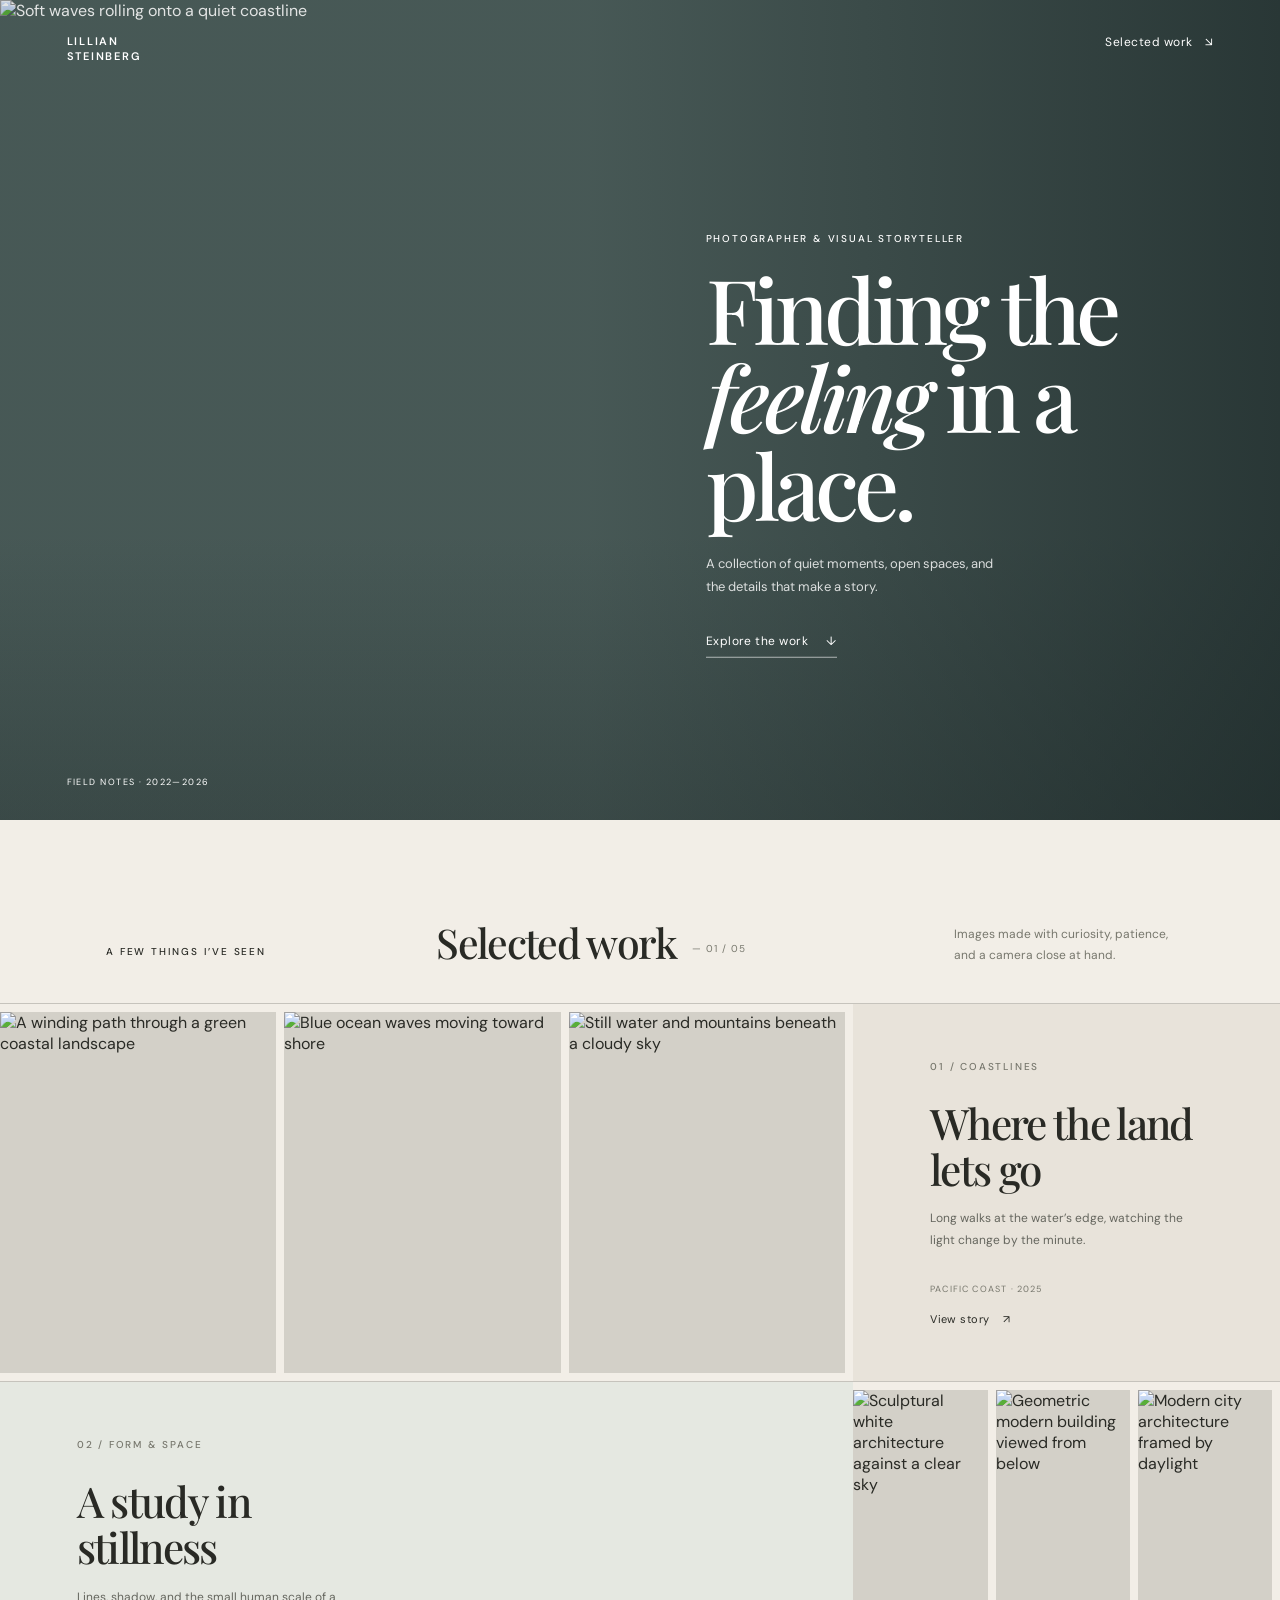
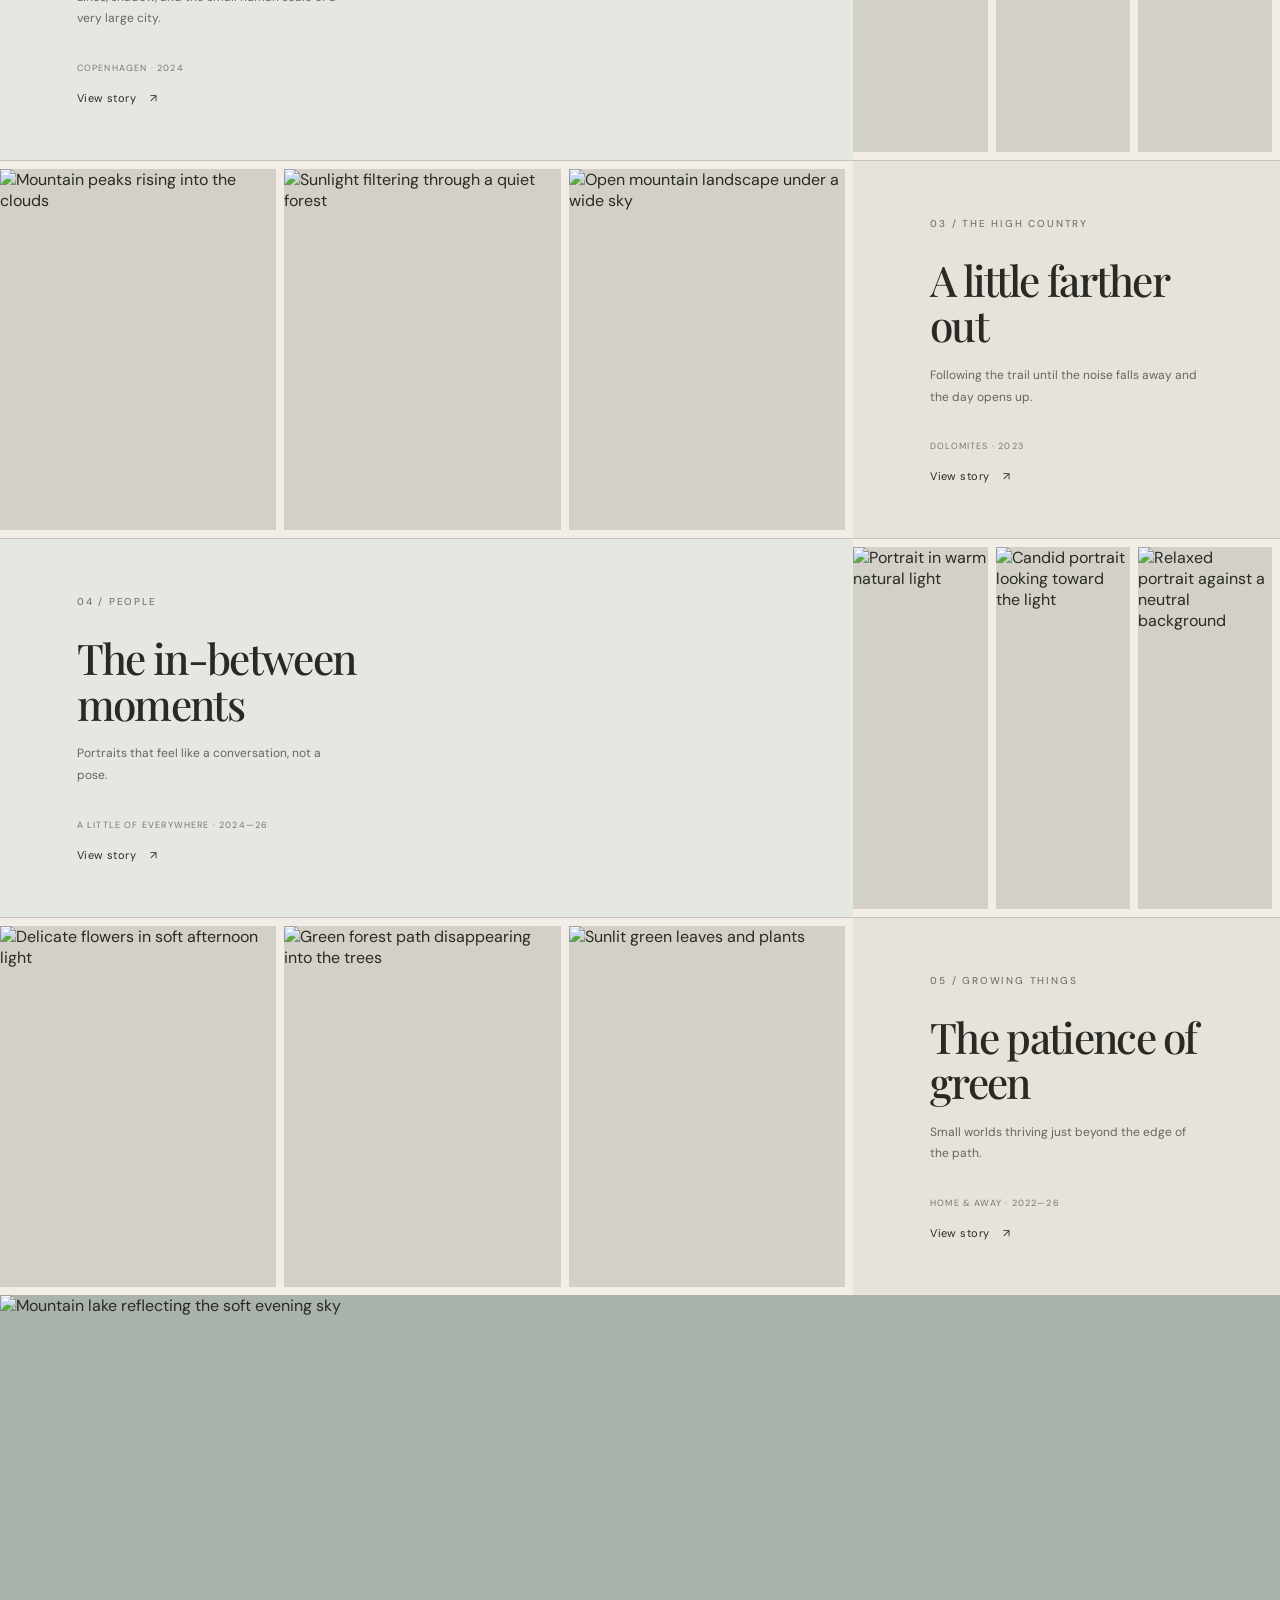
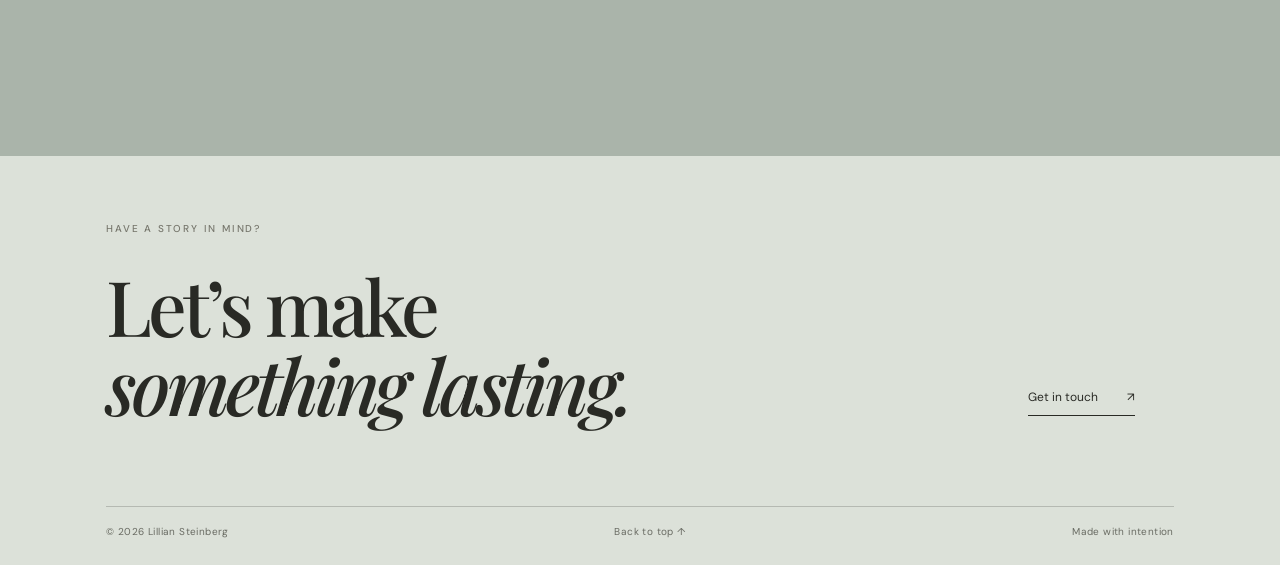
==== index.html @ 84c20700 "Add unique project pages with staggered image mosaics" ====
<!doctype html>
<html lang="en">
<head>
  <meta charset="utf-8">
  <meta name="viewport" content="width=device-width, initial-scale=1">
  <meta name="theme-color" content="#f2eee7">
  <meta name="description" content="A selection of Lillian Steinberg's photography and visual stories.">
  <title>Lillian Steinberg — Selected Work</title>
  <link rel="preconnect" href="https://images.unsplash.com">
  <link rel="stylesheet" href="styles.css">
</head>
<body>
  <header class="hero" id="top">
    <img class="hero-image" src="https://images.unsplash.com/photo-1500375592092-40eb2168fd21?auto=format&fit=crop&w=2400&q=85" alt="Soft waves rolling onto a quiet coastline">
    <div class="hero-shade" aria-hidden="true"></div>
    <nav class="site-nav" aria-label="Main navigation">
      <a class="wordmark" href="#top">LILLIAN<br>STEINBERG</a>
      <a class="nav-link" href="#work">Selected work <span aria-hidden="true">↘</span></a>
    </nav>
    <div class="hero-copy">
      <p class="eyebrow">Photographer &amp; visual storyteller</p>
      <h1>Finding the<br><em>feeling</em> in a place.</h1>
      <p class="hero-note">A collection of quiet moments, open spaces, and the details that make a story.</p>
      <a class="text-link" href="#work">Explore the work <span aria-hidden="true">↓</span></a>
    </div>
    <p class="hero-caption">FIELD NOTES · 2022—2026</p>
  </header>

  <main id="work">
    <section class="intro section-pad" aria-labelledby="work-heading">
      <p class="eyebrow">A few things I’ve seen</p>
      <h2 id="work-heading">Selected work <span>— 01 / 05</span></h2>
      <p class="intro-aside">Images made with curiosity, patience, and a camera close at hand.</p>
    </section>

    <section class="story story-one" aria-labelledby="story-one-title">
      <div class="photo-grid" aria-label="Coastal landscape photographs">
        <img src="https://images.unsplash.com/photo-1473116763249-2faaef81ccda?auto=format&fit=crop&w=700&q=80" alt="A winding path through a green coastal landscape" loading="lazy">
        <img src="https://images.unsplash.com/photo-1518837695005-2083093ee35b?auto=format&fit=crop&w=700&q=80" alt="Blue ocean waves moving toward shore" loading="lazy">
        <img src="https://images.unsplash.com/photo-1470770841072-f978cf4d019e?auto=format&fit=crop&w=700&q=80" alt="Still water and mountains beneath a cloudy sky" loading="lazy">
      </div>
      <a class="story-copy story-link" href="work-01.html" aria-label="Explore Where the land lets go">
        <p class="eyebrow">01 / Coastlines</p>
        <h3 id="story-one-title">Where the land lets go</h3>
        <p>Long walks at the water’s edge, watching the light change by the minute.</p>
        <span class="story-meta">PACIFIC COAST · 2025</span>
        <span class="story-cta">View story <span aria-hidden="true">↗</span></span>
      </a>
    </section>

    <section class="story story-reverse" aria-labelledby="story-two-title">
      <div class="photo-grid" aria-label="Architectural photographs">
        <img src="https://images.unsplash.com/photo-1487958449943-2429e8be8625?auto=format&fit=crop&w=700&q=80" alt="Sculptural white architecture against a clear sky" loading="lazy">
        <img src="https://images.unsplash.com/photo-1511818966892-d7d671e672a2?auto=format&fit=crop&w=700&q=80" alt="Geometric modern building viewed from below" loading="lazy">
        <img src="https://images.unsplash.com/photo-1518005020951-eccb494ad742?auto=format&fit=crop&w=700&q=80" alt="Modern city architecture framed by daylight" loading="lazy">
      </div>
      <a class="story-copy story-link" href="work-02.html" aria-label="Explore A study in stillness">
        <p class="eyebrow">02 / Form &amp; space</p>
        <h3 id="story-two-title">A study in stillness</h3>
        <p>Lines, shadow, and the small human scale of a very large city.</p>
        <span class="story-meta">COPENHAGEN · 2024</span>
        <span class="story-cta">View story <span aria-hidden="true">↗</span></span>
      </a>
    </section>

    <section class="story" aria-labelledby="story-three-title">
      <div class="photo-grid" aria-label="Mountain and forest photographs">
        <img src="https://images.unsplash.com/photo-1464822759023-fed622ff2c3b?auto=format&fit=crop&w=700&q=80" alt="Mountain peaks rising into the clouds" loading="lazy">
        <img src="https://images.unsplash.com/photo-1448375240586-882707db888b?auto=format&fit=crop&w=700&q=80" alt="Sunlight filtering through a quiet forest" loading="lazy">
        <img src="https://images.unsplash.com/photo-1500530855697-b586d89ba3ee?auto=format&fit=crop&w=700&q=80" alt="Open mountain landscape under a wide sky" loading="lazy">
      </div>
      <a class="story-copy story-link" href="work-03.html" aria-label="Explore A little farther out">
        <p class="eyebrow">03 / The high country</p>
        <h3 id="story-three-title">A little farther out</h3>
        <p>Following the trail until the noise falls away and the day opens up.</p>
        <span class="story-meta">DOLOMITES · 2023</span>
        <span class="story-cta">View story <span aria-hidden="true">↗</span></span>
      </a>
    </section>

    <section class="story story-reverse" aria-labelledby="story-four-title">
      <div class="photo-grid" aria-label="Portrait and everyday-life photographs">
        <img src="https://images.unsplash.com/photo-1534528741775-53994a69daeb?auto=format&fit=crop&w=700&q=80" alt="Portrait in warm natural light" loading="lazy">
        <img src="https://images.unsplash.com/photo-1524504388940-b1c1722653e1?auto=format&fit=crop&w=700&q=80" alt="Candid portrait looking toward the light" loading="lazy">
        <img src="https://images.unsplash.com/photo-1506794778202-cad84cf45f1d?auto=format&fit=crop&w=700&q=80" alt="Relaxed portrait against a neutral background" loading="lazy">
      </div>
      <a class="story-copy story-link" href="work-04.html" aria-label="Explore The in-between moments">
        <p class="eyebrow">04 / People</p>
        <h3 id="story-four-title">The in-between moments</h3>
        <p>Portraits that feel like a conversation, not a pose.</p>
        <span class="story-meta">A LITTLE OF EVERYWHERE · 2024—26</span>
        <span class="story-cta">View story <span aria-hidden="true">↗</span></span>
      </a>
    </section>

    <section class="story" aria-labelledby="story-five-title">
      <div class="photo-grid" aria-label="Botanical and garden photographs">
        <img src="https://images.unsplash.com/photo-1490750967868-88aa4486c946?auto=format&fit=crop&w=700&q=80" alt="Delicate flowers in soft afternoon light" loading="lazy">
        <img src="https://images.unsplash.com/photo-1441974231531-c6227db76b6e?auto=format&fit=crop&w=700&q=80" alt="Green forest path disappearing into the trees" loading="lazy">
        <img src="https://images.unsplash.com/photo-1497250681960-ef046c08a56e?auto=format&fit=crop&w=700&q=80" alt="Sunlit green leaves and plants" loading="lazy">
      </div>
      <a class="story-copy story-link" href="work-05.html" aria-label="Explore The patience of green">
        <p class="eyebrow">05 / Growing things</p>
        <h3 id="story-five-title">The patience of green</h3>
        <p>Small worlds thriving just beyond the edge of the path.</p>
        <span class="story-meta">HOME &amp; AWAY · 2022—26</span>
        <span class="story-cta">View story <span aria-hidden="true">↗</span></span>
      </a>
    </section>
  </main>

  <footer class="site-footer section-pad" id="contact">
    <div class="footer-image">
      <img src="https://images.unsplash.com/photo-1470770841072-f978cf4d019e?auto=format&fit=crop&w=2400&q=85" alt="Mountain lake reflecting the soft evening sky" loading="lazy">
    </div>
    <p class="eyebrow">Have a story in mind?</p>
    <div class="footer-main">
      <h2>Let’s make<br><em>something lasting.</em></h2>
      <a class="contact-link" href="mailto:hello@lilliansteinberg.com">Get in touch <span aria-hidden="true">↗</span></a>
    </div>
    <div class="footer-bottom"><span>© 2026 Lillian Steinberg</span><a href="#top">Back to top ↑</a><span>Made with intention</span></div>
  </footer>
</body>
</html>
---- styles.css ----
@import url('https://fonts.googleapis.com/css2?family=DM+Sans:wght@400;500;600&family=Playfair+Display:ital,wght@0,500;0,600;1,500;1,600&display=swap');

:root {
  color-scheme: light;
  --paper: #f2eee7;
  --ink: #292a25;
  --muted: #77776d;
  --line: rgba(41, 42, 37, .22);
  --serif: 'Playfair Display', Georgia, serif;
  --sans: 'DM Sans', Arial, sans-serif;
}

* { box-sizing: border-box; }
html { scroll-behavior: smooth; }
body { margin: 0; background: var(--paper); color: var(--ink); font-family: var(--sans); }
a { color: inherit; }

.hero {
  position: relative;
  min-height: min(820px, 100svh);
  height: 760px;
  max-height: 100svh;
  overflow: hidden;
  color: #fff;
  background: #4e605d;
}
.hero-image, .hero-shade { position: absolute; inset: 0; width: 100%; height: 100%; }
.hero-image { object-fit: cover; object-position: center 54%; }
.hero-shade { background: linear-gradient(90deg, rgba(20, 32, 32, .12) 15%, rgba(20, 32, 32, .12) 46%, rgba(20, 32, 32, .64) 100%), linear-gradient(0deg, rgba(15, 23, 23, .24), transparent 35%); }
.site-nav { position: absolute; top: 0; left: 0; right: 0; z-index: 1; display: flex; align-items: flex-start; justify-content: space-between; padding: 34px 5.2vw; }
.wordmark { font-size: 11px; line-height: 1.35; letter-spacing: .16em; font-weight: 600; text-decoration: none; }
.nav-link, .text-link { font-size: 12px; letter-spacing: .04em; text-decoration: none; }
.nav-link span { margin-left: 9px; }
.hero-copy { position: absolute; z-index: 1; top: 50%; right: 10.5%; width: min(440px, 38%); transform: translateY(-42%); }
.eyebrow { margin: 0 0 18px; font-size: 10px; font-weight: 500; letter-spacing: .18em; line-height: 1.5; text-transform: uppercase; }
.hero h1 { margin: 0; font: 500 clamp(54px, 7vw, 94px)/.98 var(--serif); letter-spacing: -.055em; }
.hero h1 em, .footer-main em { font-weight: 500; }
.hero-note { max-width: 290px; margin: 26px 0 30px; color: rgba(255,255,255,.82); font-size: 13px; line-height: 1.75; }
.text-link { display: inline-flex; gap: 18px; align-items: center; padding-bottom: 8px; border-bottom: 1px solid rgba(255,255,255,.6); }
.hero-caption { position: absolute; bottom: 32px; left: 5.2vw; margin: 0; font-size: 9px; letter-spacing: .16em; }
.section-pad { padding-right: 8.3vw; padding-left: 8.3vw; }
.intro { display: grid; grid-template-columns: 1fr 1.35fr 1fr; align-items: end; gap: 28px; padding-top: 100px; padding-bottom: 38px; }
.intro .eyebrow { margin-bottom: 6px; }
.intro h2 { margin: 0; font: 500 clamp(30px, 3.2vw, 44px)/1.1 var(--serif); letter-spacing: -.04em; }
.intro h2 span { display: inline-block; margin-left: 8px; color: var(--muted); font: 10px var(--sans); letter-spacing: .1em; vertical-align: middle; }
.intro-aside { max-width: 220px; justify-self: end; margin: 0; color: var(--muted); font-size: 12px; line-height: 1.7; }
.story { display: grid; grid-template-columns: 2fr 1fr; min-height: 370px; border-top: 1px solid var(--line); }
.story-reverse .photo-grid { order: 2; }
.story-reverse .story-copy { order: 1; }
.photo-grid { display: grid; grid-template-columns: repeat(3, minmax(0, 1fr)); gap: 8px; min-height: 370px; padding: 8px 8px 8px 0; }
.photo-grid img { display: block; width: 100%; height: 100%; min-height: 354px; object-fit: cover; background: #d3d0c8; }
.story-copy { display: flex; flex-direction: column; justify-content: center; align-items: flex-start; padding: 55px clamp(28px, 6vw, 92px); background: #e8e3da; }
.story-reverse .story-copy { background: #e5e8e1; }
.story-link { color: inherit; text-decoration: none; transition: background-color .2s ease; }
.story-link:hover { background-color: #ded8ce; }
.story-reverse .story-link:hover { background-color: #d9dfd6; }
.story-link:focus-visible { outline: 2px solid var(--ink); outline-offset: -6px; }
.story-copy .eyebrow { color: var(--muted); margin-bottom: 26px; }
.story-copy h3 { max-width: 320px; margin: 0 0 17px; font: 500 clamp(28px, 3.3vw, 44px)/1.08 var(--serif); letter-spacing: -.04em; }
.story-copy > p:not(.eyebrow) { max-width: 275px; margin: 0; color: #65665e; font-size: 12px; line-height: 1.8; }
.story-meta { margin-top: 32px; color: var(--muted); font-size: 9px; letter-spacing: .13em; }
.story-cta { margin-top: 17px; font-size: 11px; letter-spacing: .04em; }
.story-cta span { margin-left: 10px; }
.site-footer { padding-top: 105px; padding-bottom: 27px; background: #dce1d9; }
.footer-image { width: calc(100% + 16.6vw); height: clamp(220px, 36vw, 490px); margin: -105px -8.3vw 65px; overflow: hidden; background: #aab4aa; }
.footer-image img { display: block; width: 100%; height: 100%; object-fit: cover; object-position: center 57%; }
.site-footer .eyebrow { color: var(--muted); }
.footer-main { display: flex; align-items: end; justify-content: space-between; padding: 12px 0 82px; }
.footer-main h2 { margin: 0; font: 500 clamp(42px, 6vw, 78px)/1.03 var(--serif); letter-spacing: -.055em; }
.contact-link { margin: 0 3vw 8px 30px; padding-bottom: 10px; border-bottom: 1px solid var(--ink); font-size: 12px; text-decoration: none; white-space: nowrap; }
.contact-link span { margin-left: 26px; }
.footer-bottom { display: flex; justify-content: space-between; gap: 20px; padding-top: 18px; border-top: 1px solid var(--line); color: #686a62; font-size: 10px; letter-spacing: .04em; }
.footer-bottom a { text-decoration: none; }

@media (min-width: 1500px) {
  .story { min-height: 440px; }
  .photo-grid { min-height: 440px; }
  .photo-grid img { min-height: 424px; }
}
@media (max-width: 760px) {
  .hero { height: 720px; min-height: 620px; }
  .hero-image { object-position: 43% center; }
  .hero-shade { background: linear-gradient(90deg, rgba(20,32,32,.18), rgba(20,32,32,.56)), linear-gradient(0deg, rgba(15,23,23,.32), transparent 55%); }
  .site-nav { padding: 25px 6vw; }
  .hero-copy { right: 7%; width: 78%; top: 54%; }
  .hero h1 { font-size: clamp(58px, 13vw, 82px); }
  .hero-caption { left: 6vw; bottom: 24px; }
  .section-pad { padding-right: 6vw; padding-left: 6vw; }
  .intro { grid-template-columns: 1fr auto; gap: 12px; padding-top: 70px; padding-bottom: 25px; }
  .intro .eyebrow { grid-column: 1 / -1; }
  .intro h2 span { display: block; margin: 9px 0 0; }
  .intro-aside { max-width: 155px; font-size: 11px; }
  .story { grid-template-columns: 1fr; min-height: 0; }
  .story .photo-grid, .story-reverse .photo-grid { order: 1; min-height: 0; padding: 7px; }
  .story .story-copy, .story-reverse .story-copy { order: 2; min-height: 245px; padding: 35px 8vw 38px; }
  .photo-grid { gap: 5px; }
  .photo-grid img { height: clamp(150px, 42vw, 260px); min-height: 0; }
  .story-copy .eyebrow { margin-bottom: 14px; }
  .story-copy h3 { font-size: 36px; }
  .story-meta { margin-top: 22px; }
  .site-footer { padding-top: 72px; }
  .footer-image { width: calc(100% + 12vw); height: clamp(190px, 58vw, 330px); margin: -72px -6vw 45px; }
  .footer-main { align-items: flex-start; flex-direction: column; gap: 35px; padding-bottom: 58px; }
  .contact-link { margin: 0; }
}
@media (max-width: 420px) {
  .intro { grid-template-columns: 1fr; }
  .intro-aside { justify-self: start; max-width: 230px; }
  .photo-grid { grid-template-columns: repeat(3, minmax(0, 1fr)); }
  .photo-grid img { height: 39vw; }
  .footer-bottom { flex-wrap: wrap; }
  .footer-bottom span:last-child { display: none; }
}
@media (prefers-reduced-motion: reduce) {
  html { scroll-behavior: auto; }
  .story-link { transition: none; }
}
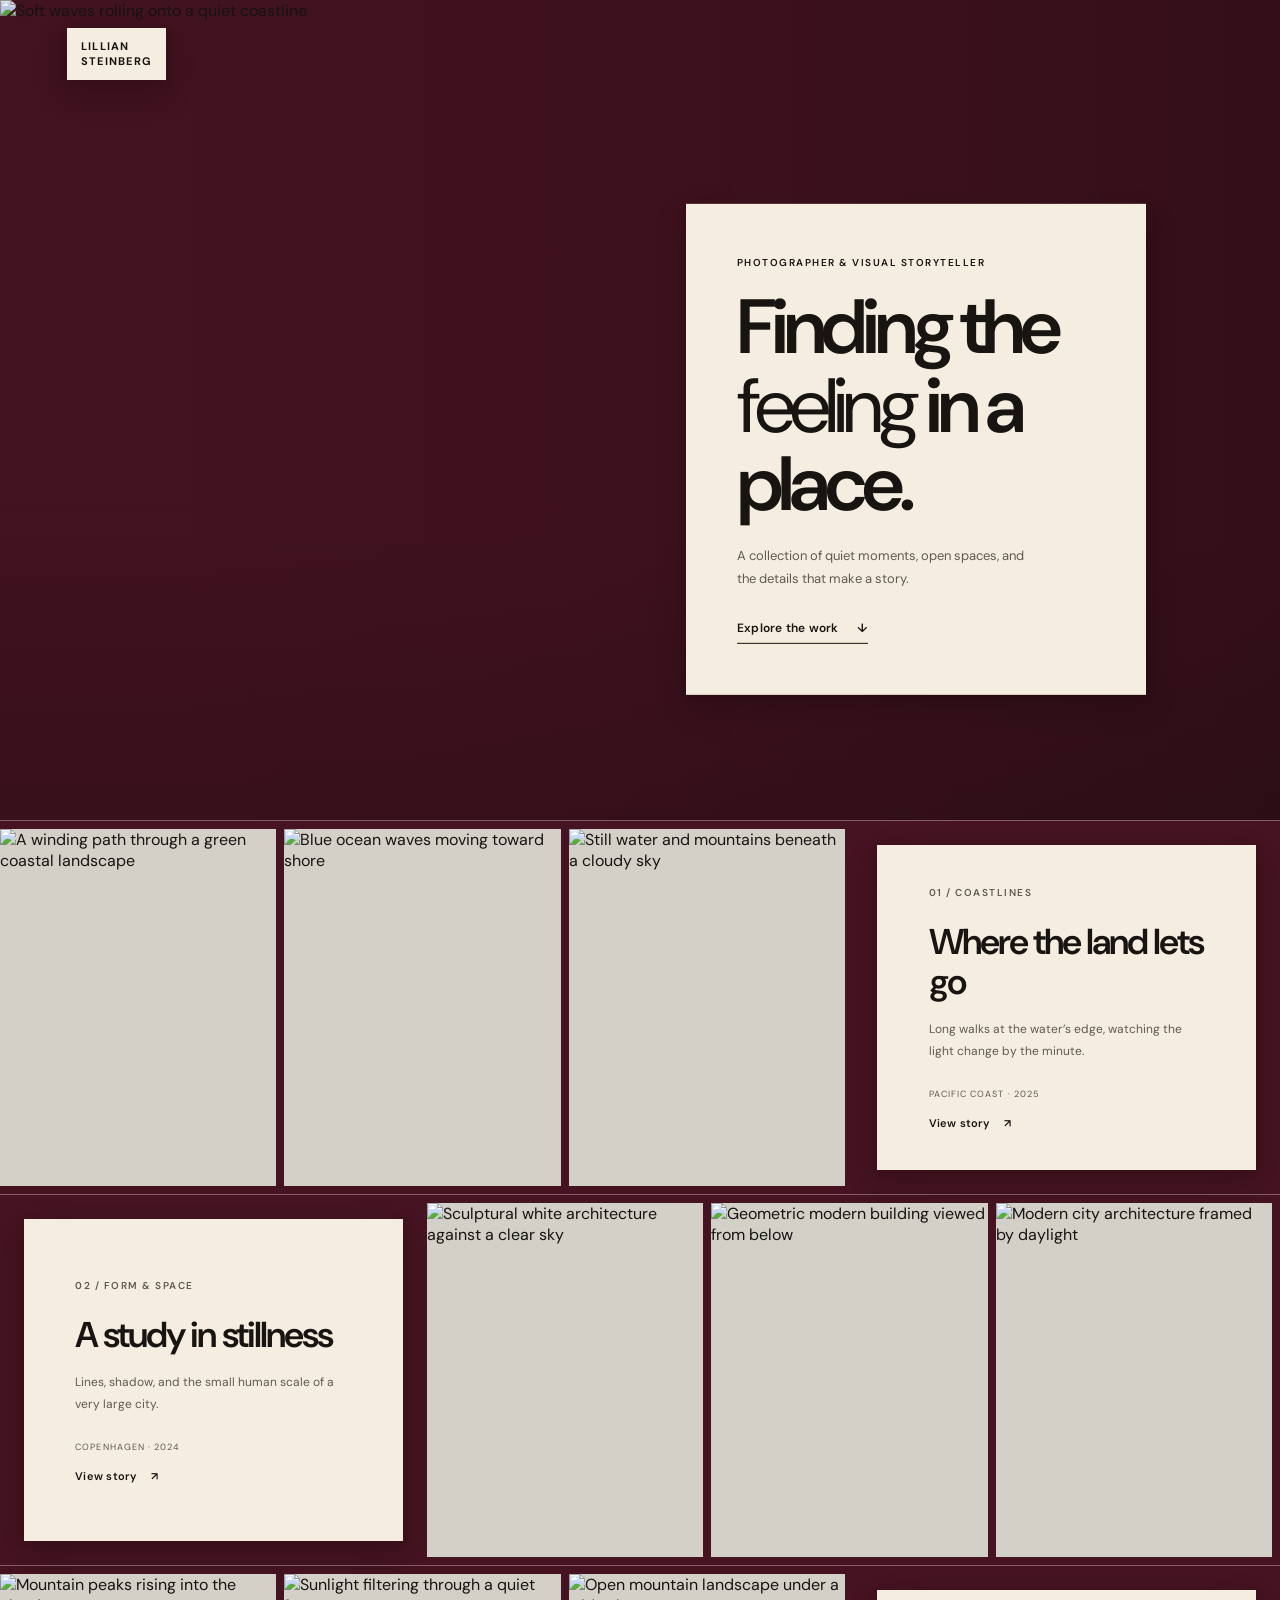
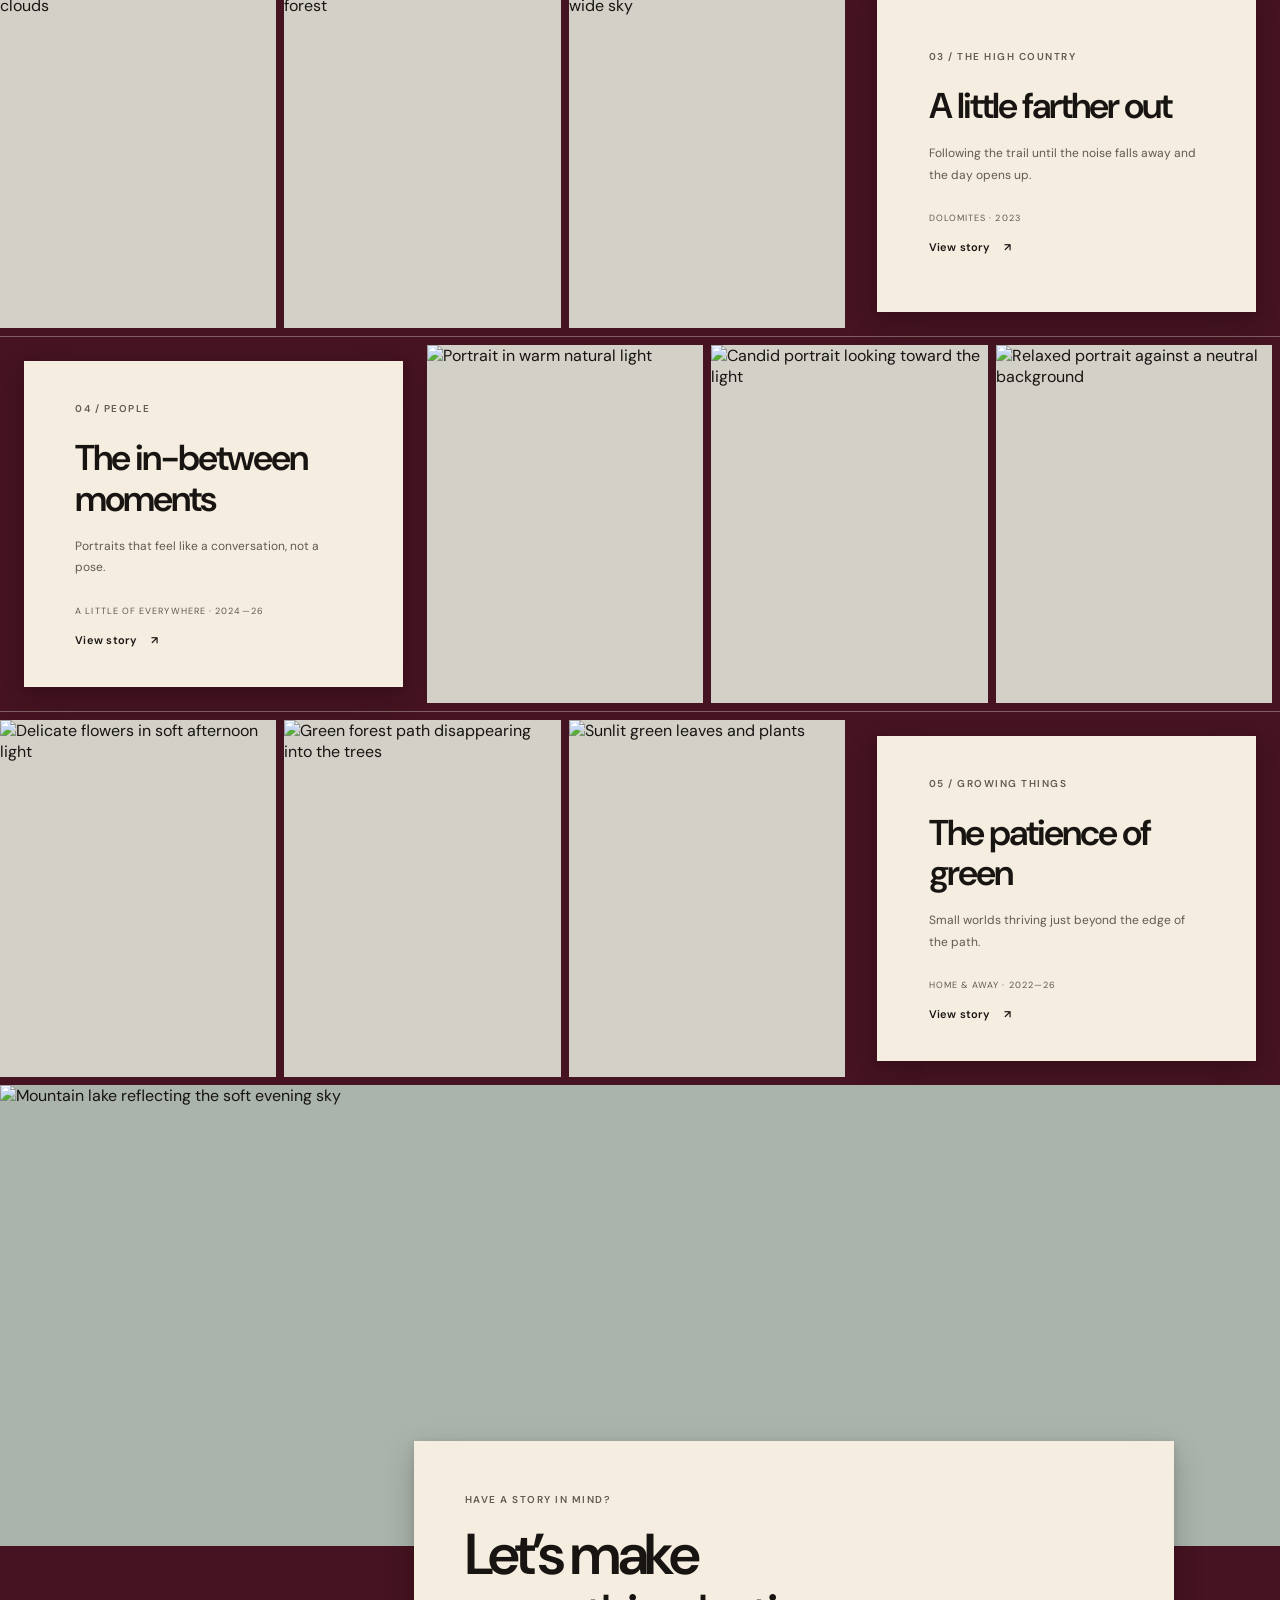
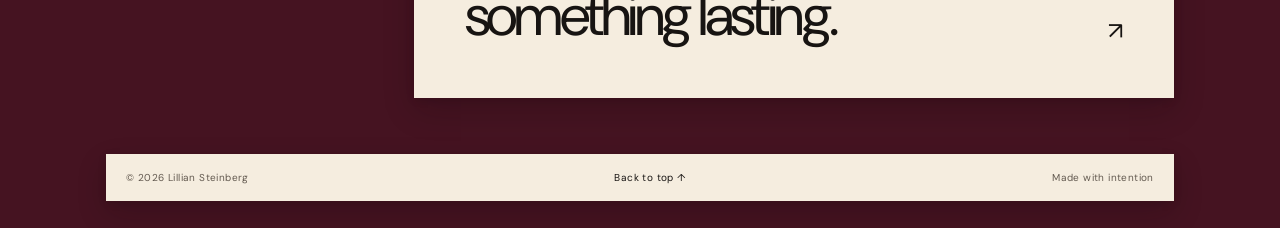
==== commit 2f81e98d: "Apply requested portfolio layout and contact page updates" ====
--- a/index.html
+++ b/index.html
@@ -3,11 +3,12 @@
 <head>
   <meta charset="utf-8">
   <meta name="viewport" content="width=device-width, initial-scale=1">
-  <meta name="theme-color" content="#f2eee7">
+  <meta name="theme-color" content="#451321">
   <meta name="description" content="A selection of Lillian Steinberg's photography and visual stories.">
   <title>Lillian Steinberg — Selected Work</title>
   <link rel="preconnect" href="https://images.unsplash.com">
   <link rel="stylesheet" href="styles.css">
+  <link rel="stylesheet" href="site-updates.css">
 </head>
 <body>
   <header class="hero" id="top">
@@ -15,7 +16,6 @@
     <div class="hero-shade" aria-hidden="true"></div>
     <nav class="site-nav" aria-label="Main navigation">
       <a class="wordmark" href="#top">LILLIAN<br>STEINBERG</a>
-      <a class="nav-link" href="#work">Selected work <span aria-hidden="true">↘</span></a>
     </nav>
     <div class="hero-copy">
       <p class="eyebrow">Photographer &amp; visual storyteller</p>
@@ -23,16 +23,9 @@
       <p class="hero-note">A collection of quiet moments, open spaces, and the details that make a story.</p>
       <a class="text-link" href="#work">Explore the work <span aria-hidden="true">↓</span></a>
     </div>
-    <p class="hero-caption">FIELD NOTES · 2022—2026</p>
   </header>
 
   <main id="work">
-    <section class="intro section-pad" aria-labelledby="work-heading">
-      <p class="eyebrow">A few things I’ve seen</p>
-      <h2 id="work-heading">Selected work <span>— 01 / 05</span></h2>
-      <p class="intro-aside">Images made with curiosity, patience, and a camera close at hand.</p>
-    </section>
-
     <section class="story story-one" aria-labelledby="story-one-title">
       <div class="photo-grid" aria-label="Coastal landscape photographs">
         <img src="https://images.unsplash.com/photo-1473116763249-2faaef81ccda?auto=format&fit=crop&w=700&q=80" alt="A winding path through a green coastal landscape" loading="lazy">
@@ -113,11 +106,13 @@
     <div class="footer-image">
       <img src="https://images.unsplash.com/photo-1470770841072-f978cf4d019e?auto=format&fit=crop&w=2400&q=85" alt="Mountain lake reflecting the soft evening sky" loading="lazy">
     </div>
-    <p class="eyebrow">Have a story in mind?</p>
-    <div class="footer-main">
-      <h2>Let’s make<br><em>something lasting.</em></h2>
-      <a class="contact-link" href="mailto:hello@lilliansteinberg.com">Get in touch <span aria-hidden="true">↗</span></a>
-    </div>
+    <a class="footer-main" href="contact.html" aria-label="Visit the contact page">
+      <span class="footer-copy">
+        <span class="eyebrow">Have a story in mind?</span>
+        <span class="footer-heading">Let’s make<br><em>something lasting.</em></span>
+      </span>
+      <span class="footer-arrow" aria-hidden="true">↗</span>
+    </a>
     <div class="footer-bottom"><span>© 2026 Lillian Steinberg</span><a href="#top">Back to top ↑</a><span>Made with intention</span></div>
   </footer>
 </body>
--- a/styles.css
+++ b/styles.css
@@ -1,18 +1,19 @@
-@import url('https://fonts.googleapis.com/css2?family=DM+Sans:wght@400;500;600&family=Playfair+Display:ital,wght@0,500;0,600;1,500;1,600&display=swap');
+@import url('https://fonts.googleapis.com/css2?family=DM+Sans:wght@400;500;600;700&display=swap');
 
 :root {
   color-scheme: light;
-  --paper: #f2eee7;
-  --ink: #292a25;
-  --muted: #77776d;
-  --line: rgba(41, 42, 37, .22);
-  --serif: 'Playfair Display', Georgia, serif;
+  --burgundy: #451321;
+  --cream: #f5eddf;
+  --ink: #171412;
+  --muted: #62594f;
+  --line: rgba(245, 237, 223, .35);
   --sans: 'DM Sans', Arial, sans-serif;
+  --soft-shadow: 0 12px 30px rgba(17, 5, 9, .2), 0 2px 8px rgba(17, 5, 9, .12);
 }
 
 * { box-sizing: border-box; }
 html { scroll-behavior: smooth; }
-body { margin: 0; background: var(--paper); color: var(--ink); font-family: var(--sans); }
+body { margin: 0; background: var(--burgundy); color: var(--ink); font-family: var(--sans); }
 a { color: inherit; }
 
 .hero {
@@ -21,27 +22,27 @@
   height: 760px;
   max-height: 100svh;
   overflow: hidden;
-  color: #fff;
-  background: #4e605d;
+  color: var(--ink);
+  background: var(--burgundy);
 }
 .hero-image, .hero-shade { position: absolute; inset: 0; width: 100%; height: 100%; }
 .hero-image { object-fit: cover; object-position: center 54%; }
-.hero-shade { background: linear-gradient(90deg, rgba(20, 32, 32, .12) 15%, rgba(20, 32, 32, .12) 46%, rgba(20, 32, 32, .64) 100%), linear-gradient(0deg, rgba(15, 23, 23, .24), transparent 35%); }
-.site-nav { position: absolute; top: 0; left: 0; right: 0; z-index: 1; display: flex; align-items: flex-start; justify-content: space-between; padding: 34px 5.2vw; }
-.wordmark { font-size: 11px; line-height: 1.35; letter-spacing: .16em; font-weight: 600; text-decoration: none; }
-.nav-link, .text-link { font-size: 12px; letter-spacing: .04em; text-decoration: none; }
-.nav-link span { margin-left: 9px; }
-.hero-copy { position: absolute; z-index: 1; top: 50%; right: 10.5%; width: min(440px, 38%); transform: translateY(-42%); }
-.eyebrow { margin: 0 0 18px; font-size: 10px; font-weight: 500; letter-spacing: .18em; line-height: 1.5; text-transform: uppercase; }
-.hero h1 { margin: 0; font: 500 clamp(54px, 7vw, 94px)/.98 var(--serif); letter-spacing: -.055em; }
-.hero h1 em, .footer-main em { font-weight: 500; }
-.hero-note { max-width: 290px; margin: 26px 0 30px; color: rgba(255,255,255,.82); font-size: 13px; line-height: 1.75; }
-.text-link { display: inline-flex; gap: 18px; align-items: center; padding-bottom: 8px; border-bottom: 1px solid rgba(255,255,255,.6); }
-.hero-caption { position: absolute; bottom: 32px; left: 5.2vw; margin: 0; font-size: 9px; letter-spacing: .16em; }
+.hero-shade { background: linear-gradient(90deg, rgba(20, 7, 11, .08) 15%, rgba(20, 7, 11, .12) 46%, rgba(20, 7, 11, .36) 100%), linear-gradient(0deg, rgba(15, 7, 9, .2), transparent 35%); }
+.site-nav { position: absolute; top: 0; left: 0; right: 0; z-index: 1; display: flex; align-items: flex-start; justify-content: space-between; padding: 28px 5.2vw; }
+.wordmark { display: inline-block; padding: 11px 14px; background: var(--cream); box-shadow: var(--soft-shadow); color: var(--ink); font-size: 11px; line-height: 1.35; letter-spacing: .12em; font-weight: 700; text-decoration: none; }
+.nav-link, .text-link { display: inline-flex; align-items: center; gap: 12px; padding: 12px 15px; background: var(--cream); box-shadow: var(--soft-shadow); color: var(--ink); font-size: 12px; letter-spacing: .02em; text-decoration: none; }
+.nav-link span { margin-left: 2px; }
+.hero-copy { position: absolute; z-index: 1; top: 50%; right: 10.5%; width: min(460px, 40%); padding: clamp(30px, 4vw, 54px); transform: translateY(-42%); background: var(--cream); box-shadow: var(--soft-shadow); color: var(--ink); }
+.eyebrow { margin: 0 0 18px; font-size: 10px; font-weight: 600; letter-spacing: .15em; line-height: 1.5; text-transform: uppercase; }
+.hero h1 { margin: 0; font: 600 clamp(48px, 6vw, 78px)/1.02 var(--sans); letter-spacing: -.065em; }
+.hero h1 em, .footer-main em { font-style: normal; font-weight: 400; }
+.hero-note { max-width: 290px; margin: 22px 0 25px; color: var(--muted); font-size: 13px; line-height: 1.75; }
+.text-link { display: inline-flex; gap: 18px; align-items: center; padding: 0 0 7px; border-bottom: 1px solid var(--ink); background: transparent; box-shadow: none; font-weight: 600; }
+.hero-caption { position: absolute; bottom: 25px; left: 5.2vw; margin: 0; padding: 10px 13px; background: var(--cream); box-shadow: var(--soft-shadow); color: var(--ink); font-size: 9px; letter-spacing: .14em; }
 .section-pad { padding-right: 8.3vw; padding-left: 8.3vw; }
-.intro { display: grid; grid-template-columns: 1fr 1.35fr 1fr; align-items: end; gap: 28px; padding-top: 100px; padding-bottom: 38px; }
-.intro .eyebrow { margin-bottom: 6px; }
-.intro h2 { margin: 0; font: 500 clamp(30px, 3.2vw, 44px)/1.1 var(--serif); letter-spacing: -.04em; }
+.intro { display: grid; grid-template-columns: 1fr 1.35fr 1fr; align-items: end; gap: 28px; margin: 56px 8.3vw 30px; padding: 34px 38px; background: var(--cream); box-shadow: var(--soft-shadow); }
+.intro .eyebrow { margin-bottom: 6px; color: var(--muted); }
+.intro h2 { margin: 0; font: 600 clamp(28px, 3vw, 40px)/1.1 var(--sans); letter-spacing: -.055em; }
 .intro h2 span { display: inline-block; margin-left: 8px; color: var(--muted); font: 10px var(--sans); letter-spacing: .1em; vertical-align: middle; }
 .intro-aside { max-width: 220px; justify-self: end; margin: 0; color: var(--muted); font-size: 12px; line-height: 1.7; }
 .story { display: grid; grid-template-columns: 2fr 1fr; min-height: 370px; border-top: 1px solid var(--line); }
@@ -49,28 +50,26 @@
 .story-reverse .story-copy { order: 1; }
 .photo-grid { display: grid; grid-template-columns: repeat(3, minmax(0, 1fr)); gap: 8px; min-height: 370px; padding: 8px 8px 8px 0; }
 .photo-grid img { display: block; width: 100%; height: 100%; min-height: 354px; object-fit: cover; background: #d3d0c8; }
-.story-copy { display: flex; flex-direction: column; justify-content: center; align-items: flex-start; padding: 55px clamp(28px, 6vw, 92px); background: #e8e3da; }
-.story-reverse .story-copy { background: #e5e8e1; }
-.story-link { color: inherit; text-decoration: none; transition: background-color .2s ease; }
-.story-link:hover { background-color: #ded8ce; }
-.story-reverse .story-link:hover { background-color: #d9dfd6; }
-.story-link:focus-visible { outline: 2px solid var(--ink); outline-offset: -6px; }
-.story-copy .eyebrow { color: var(--muted); margin-bottom: 26px; }
-.story-copy h3 { max-width: 320px; margin: 0 0 17px; font: 500 clamp(28px, 3.3vw, 44px)/1.08 var(--serif); letter-spacing: -.04em; }
-.story-copy > p:not(.eyebrow) { max-width: 275px; margin: 0; color: #65665e; font-size: 12px; line-height: 1.8; }
-.story-meta { margin-top: 32px; color: var(--muted); font-size: 9px; letter-spacing: .13em; }
-.story-cta { margin-top: 17px; font-size: 11px; letter-spacing: .04em; }
+.story-copy { display: flex; flex-direction: column; justify-content: center; align-items: flex-start; margin: 24px; padding: 40px clamp(28px, 4vw, 58px); background: var(--cream); box-shadow: var(--soft-shadow); color: var(--ink); }
+.story-link { color: inherit; text-decoration: none; transition: background-color .2s ease, box-shadow .2s ease; }
+.story-link:hover { background-color: #fff6e8; box-shadow: 0 16px 36px rgba(17, 5, 9, .27), 0 3px 10px rgba(17, 5, 9, .14); }
+.story-link:focus-visible { outline: 2px solid var(--cream); outline-offset: 3px; }
+.story-copy .eyebrow { color: var(--muted); margin-bottom: 22px; }
+.story-copy h3 { max-width: 320px; margin: 0 0 17px; font: 600 clamp(26px, 2.8vw, 38px)/1.12 var(--sans); letter-spacing: -.055em; }
+.story-copy > p:not(.eyebrow) { max-width: 275px; margin: 0; color: var(--muted); font-size: 12px; line-height: 1.8; }
+.story-meta { margin-top: 26px; color: var(--muted); font-size: 9px; letter-spacing: .12em; }
+.story-cta { margin-top: 16px; font-size: 11px; font-weight: 600; letter-spacing: .02em; }
 .story-cta span { margin-left: 10px; }
-.site-footer { padding-top: 105px; padding-bottom: 27px; background: #dce1d9; }
+.site-footer { padding-top: 105px; padding-bottom: 27px; background: var(--burgundy); color: var(--ink); }
 .footer-image { width: calc(100% + 16.6vw); height: clamp(220px, 36vw, 490px); margin: -105px -8.3vw 65px; overflow: hidden; background: #aab4aa; }
 .footer-image img { display: block; width: 100%; height: 100%; object-fit: cover; object-position: center 57%; }
 .site-footer .eyebrow { color: var(--muted); }
-.footer-main { display: flex; align-items: end; justify-content: space-between; padding: 12px 0 82px; }
-.footer-main h2 { margin: 0; font: 500 clamp(42px, 6vw, 78px)/1.03 var(--serif); letter-spacing: -.055em; }
-.contact-link { margin: 0 3vw 8px 30px; padding-bottom: 10px; border-bottom: 1px solid var(--ink); font-size: 12px; text-decoration: none; white-space: nowrap; }
+.footer-main { display: flex; align-items: end; justify-content: space-between; margin-bottom: 38px; padding: 38px; background: var(--cream); box-shadow: var(--soft-shadow); }
+.footer-main h2 { margin: 0; font: 600 clamp(38px, 5.5vw, 70px)/1.05 var(--sans); letter-spacing: -.06em; }
+.contact-link { margin: 0 3vw 8px 30px; padding: 12px 15px; background: var(--cream); box-shadow: var(--soft-shadow); font-size: 12px; font-weight: 600; text-decoration: none; white-space: nowrap; }
 .contact-link span { margin-left: 26px; }
-.footer-bottom { display: flex; justify-content: space-between; gap: 20px; padding-top: 18px; border-top: 1px solid var(--line); color: #686a62; font-size: 10px; letter-spacing: .04em; }
-.footer-bottom a { text-decoration: none; }
+.footer-bottom { display: flex; justify-content: space-between; gap: 20px; padding: 17px 20px; background: var(--cream); box-shadow: var(--soft-shadow); color: var(--muted); font-size: 10px; letter-spacing: .04em; }
+.footer-bottom a { color: var(--ink); text-decoration: none; }
 
 @media (min-width: 1500px) {
   .story { min-height: 440px; }
@@ -80,27 +79,28 @@
 @media (max-width: 760px) {
   .hero { height: 720px; min-height: 620px; }
   .hero-image { object-position: 43% center; }
-  .hero-shade { background: linear-gradient(90deg, rgba(20,32,32,.18), rgba(20,32,32,.56)), linear-gradient(0deg, rgba(15,23,23,.32), transparent 55%); }
-  .site-nav { padding: 25px 6vw; }
-  .hero-copy { right: 7%; width: 78%; top: 54%; }
-  .hero h1 { font-size: clamp(58px, 13vw, 82px); }
-  .hero-caption { left: 6vw; bottom: 24px; }
+  .hero-shade { background: linear-gradient(90deg, rgba(20,7,11,.16), rgba(20,7,11,.4)), linear-gradient(0deg, rgba(15,7,9,.25), transparent 55%); }
+  .site-nav { padding: 20px 6vw; }
+  .hero-copy { right: 7%; width: 82%; top: 54%; padding: 30px; }
+  .hero h1 { font-size: clamp(46px, 11vw, 68px); }
+  .hero-caption { left: 6vw; bottom: 20px; }
   .section-pad { padding-right: 6vw; padding-left: 6vw; }
-  .intro { grid-template-columns: 1fr auto; gap: 12px; padding-top: 70px; padding-bottom: 25px; }
+  .intro { grid-template-columns: 1fr auto; gap: 12px; margin: 35px 6vw 22px; padding: 26px; }
   .intro .eyebrow { grid-column: 1 / -1; }
   .intro h2 span { display: block; margin: 9px 0 0; }
   .intro-aside { max-width: 155px; font-size: 11px; }
   .story { grid-template-columns: 1fr; min-height: 0; }
   .story .photo-grid, .story-reverse .photo-grid { order: 1; min-height: 0; padding: 7px; }
-  .story .story-copy, .story-reverse .story-copy { order: 2; min-height: 245px; padding: 35px 8vw 38px; }
+  .story .story-copy, .story-reverse .story-copy { order: 2; min-height: 245px; margin: 14px; padding: 30px 8vw; }
   .photo-grid { gap: 5px; }
   .photo-grid img { height: clamp(150px, 42vw, 260px); min-height: 0; }
   .story-copy .eyebrow { margin-bottom: 14px; }
-  .story-copy h3 { font-size: 36px; }
-  .story-meta { margin-top: 22px; }
+  .story-copy h3 { font-size: 32px; }
+  .story-meta { margin-top: 20px; }
   .site-footer { padding-top: 72px; }
-  .footer-image { width: calc(100% + 12vw); height: clamp(190px, 58vw, 330px); margin: -72px -6vw 45px; }
-  .footer-main { align-items: flex-start; flex-direction: column; gap: 35px; padding-bottom: 58px; }
+  .footer-image { width: calc(100% + 12vw); height: clamp(190px, 58vw, 330px); margin: -72px -6vw 40px; }
+  .footer-main { align-items: flex-start; flex-direction: column; gap: 30px; margin-bottom: 25px; padding: 27px; }
+  .footer-main h2 { font-size: clamp(38px, 9vw, 58px); }
   .contact-link { margin: 0; }
 }
 @media (max-width: 420px) {
--- a/site-updates.css
+++ b/site-updates.css
@@ -0,0 +1,45 @@
+/* Follow-on refinements for the home page and contact callout. */
+.story { grid-template-columns: minmax(0, 2fr) minmax(0, 1fr); }
+.story-reverse { grid-template-columns: minmax(0, 1fr) minmax(0, 2fr); }
+.story-copy { min-width: 0; }
+
+.site-footer { position: relative; padding-top: 105px; }
+.footer-image { margin-bottom: 0; }
+.footer-main {
+  position: relative;
+  z-index: 1;
+  display: flex;
+  width: min(760px, 72%);
+  min-height: 225px;
+  align-items: center;
+  justify-content: space-between;
+  gap: 24px;
+  margin: -105px 0 56px auto;
+  padding: clamp(26px, 4vw, 52px);
+  background: var(--cream);
+  box-shadow: var(--soft-shadow);
+  color: var(--ink);
+  text-decoration: none;
+  transition: background-color .2s ease, box-shadow .2s ease, transform .2s ease;
+}
+.footer-main:hover {
+  transform: translateY(-3px);
+  background: #fff6e8;
+  box-shadow: 0 16px 36px rgba(17, 5, 9, .27), 0 3px 10px rgba(17, 5, 9, .14);
+}
+.footer-main:focus-visible { outline: 3px solid var(--cream); outline-offset: 4px; }
+.footer-copy { display: block; }
+.footer-copy .eyebrow { display: block; margin-bottom: 18px; color: var(--muted); }
+.footer-heading { display: block; font: 600 clamp(34px, 4.5vw, 62px)/1.05 var(--sans); letter-spacing: -.06em; }
+.footer-heading em { font-style: normal; font-weight: 400; }
+.footer-arrow { flex: 0 0 auto; align-self: flex-end; font-size: 24px; }
+
+@media (max-width: 760px) {
+  .story, .story-reverse { grid-template-columns: minmax(0, 1fr); }
+  .site-footer { padding-top: 72px; }
+  .footer-main { width: 88%; min-height: 0; margin-top: -58px; margin-bottom: 36px; padding: 26px; }
+  .footer-heading { font-size: clamp(32px, 8vw, 48px); }
+}
+@media (prefers-reduced-motion: reduce) {
+  .footer-main { transition: none; }
+}
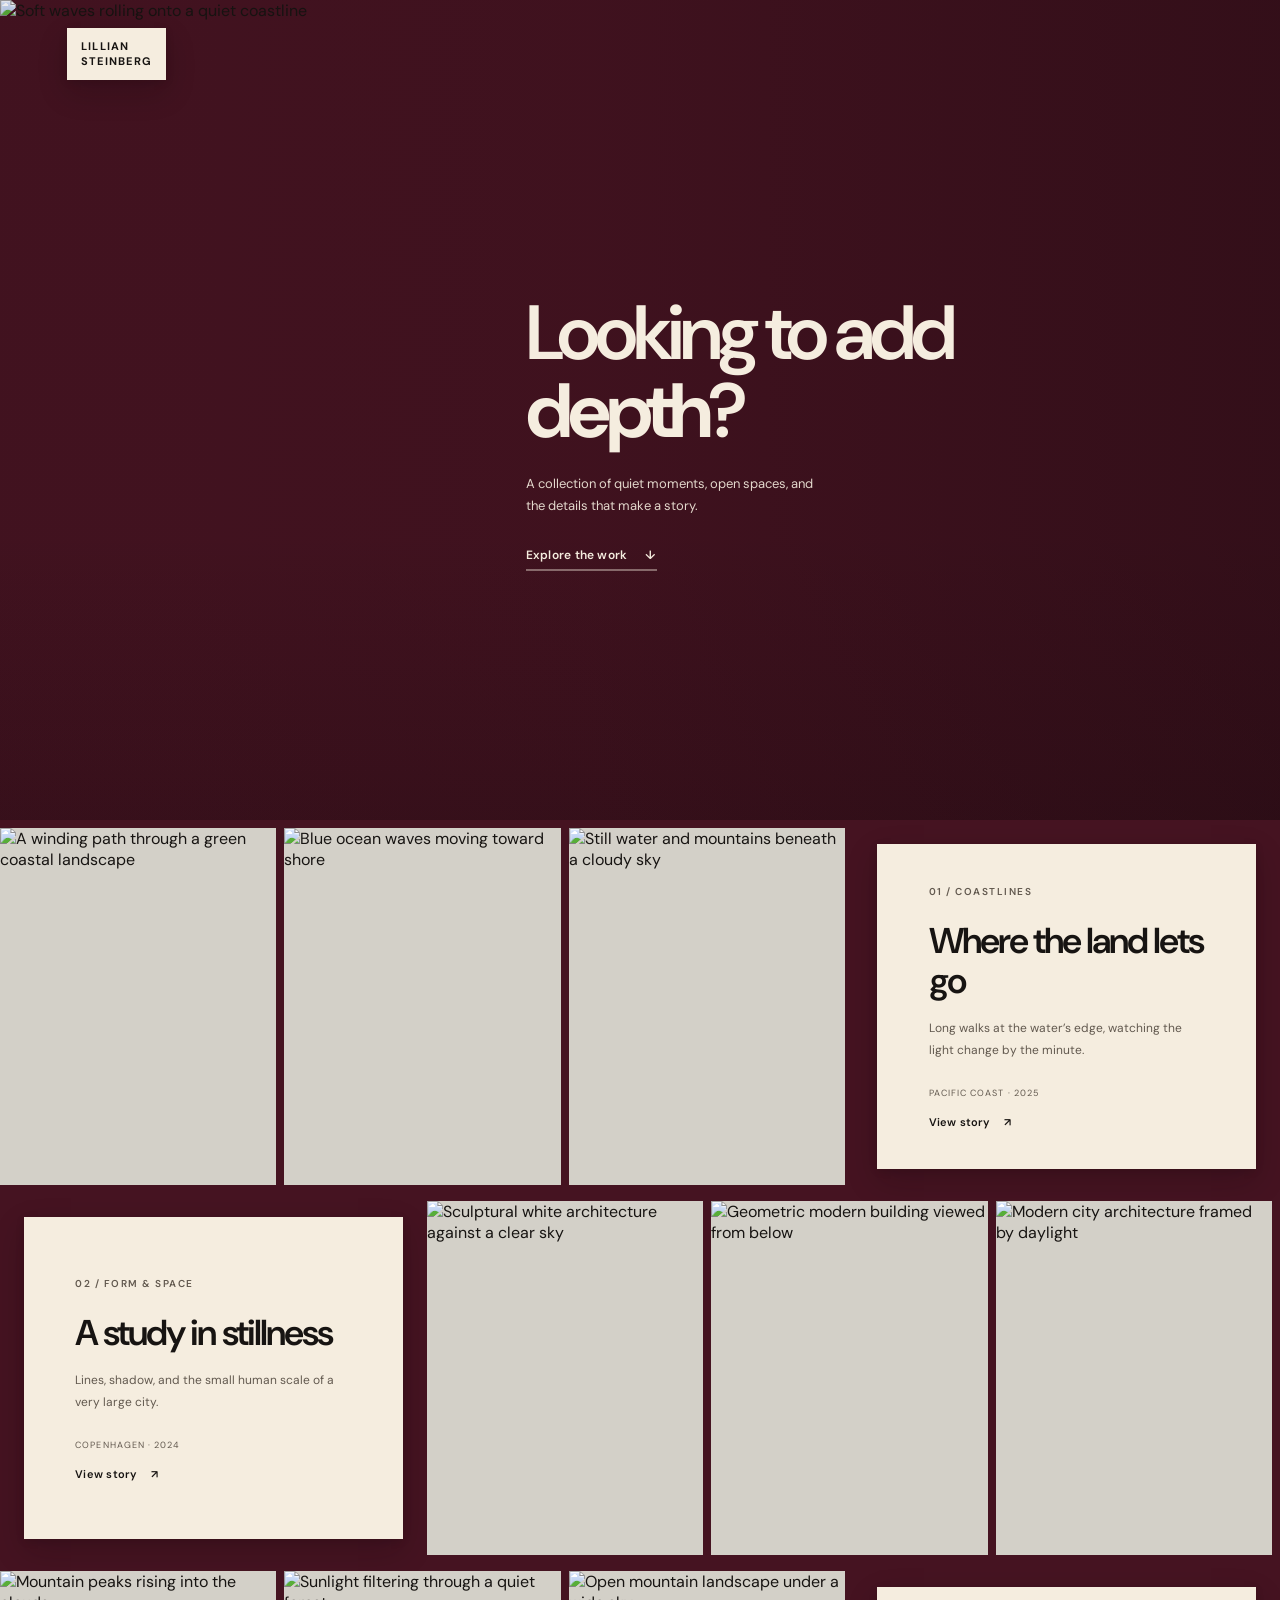
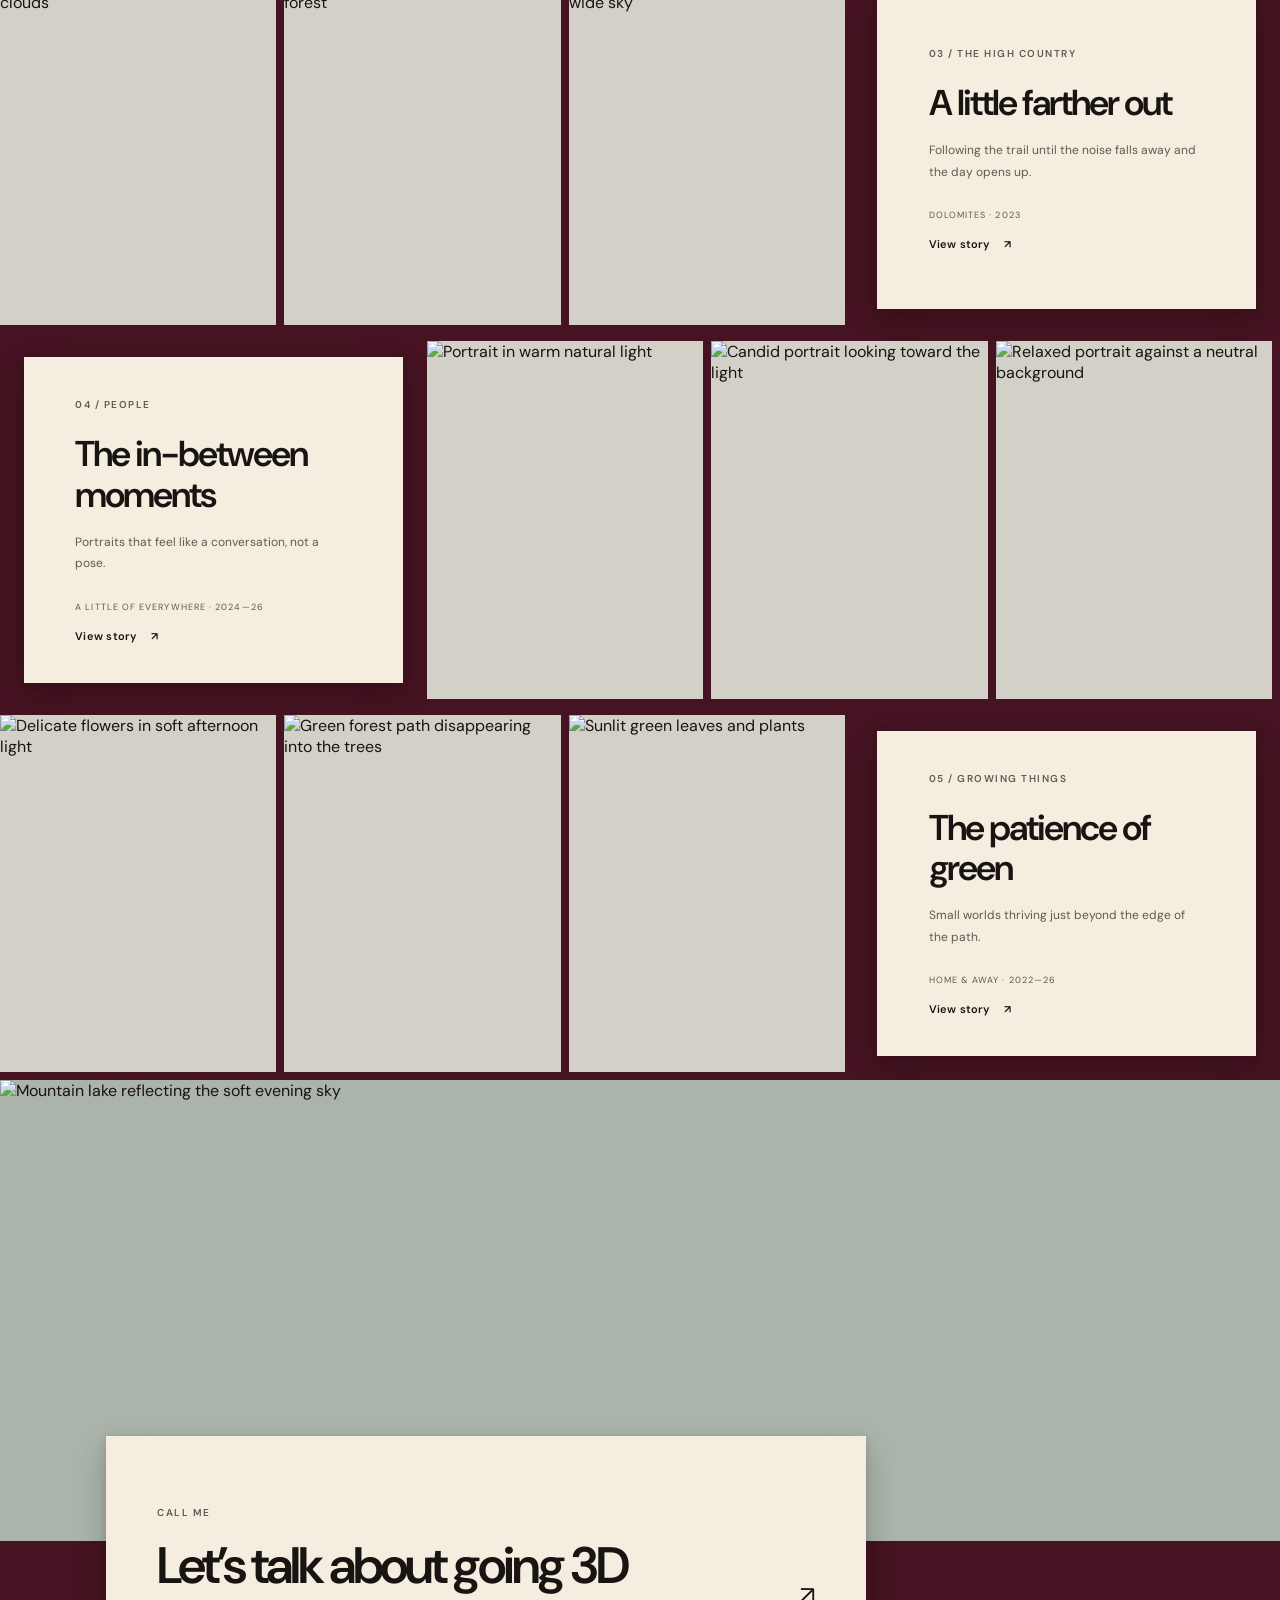
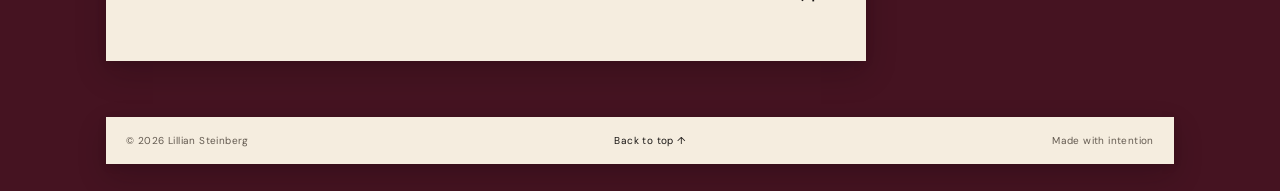
==== commit da310148: "Update hero and footer copy and remove row dividers" ====
--- a/index.html
+++ b/index.html
@@ -18,8 +18,7 @@
       <a class="wordmark" href="#top">LILLIAN<br>STEINBERG</a>
     </nav>
     <div class="hero-copy">
-      <p class="eyebrow">Photographer &amp; visual storyteller</p>
-      <h1>Finding the<br><em>feeling</em> in a place.</h1>
+      <h1>Looking to add <strong>depth</strong>?</h1>
       <p class="hero-note">A collection of quiet moments, open spaces, and the details that make a story.</p>
       <a class="text-link" href="#work">Explore the work <span aria-hidden="true">↓</span></a>
     </div>
@@ -108,8 +107,8 @@
     </div>
     <a class="footer-main" href="contact.html" aria-label="Visit the contact page">
       <span class="footer-copy">
-        <span class="eyebrow">Have a story in mind?</span>
-        <span class="footer-heading">Let’s make<br><em>something lasting.</em></span>
+        <span class="eyebrow">call me</span>
+        <span class="footer-heading">Let’s talk about going 3D</span>
       </span>
       <span class="footer-arrow" aria-hidden="true">↗</span>
     </a>
--- a/site-updates.css
+++ b/site-updates.css
@@ -1,7 +1,20 @@
 /* Follow-on refinements for the home page and contact callout. */
-.story { grid-template-columns: minmax(0, 2fr) minmax(0, 1fr); }
+.story { grid-template-columns: minmax(0, 2fr) minmax(0, 1fr); border-top: 0; }
 .story-reverse { grid-template-columns: minmax(0, 1fr) minmax(0, 2fr); }
 .story-copy { min-width: 0; }
+
+/* Hero copy sits directly over the photograph; only this panel uses cream text. */
+.hero-copy {
+  width: min(620px, 52%);
+  padding: 0;
+  background: transparent;
+  box-shadow: none;
+  color: var(--cream);
+}
+.hero-copy h1 { color: var(--cream); }
+.hero-copy h1 strong { font-weight: 700; }
+.hero-copy .hero-note { color: rgba(245, 237, 223, .9); }
+.hero-copy .text-link { color: var(--cream); border-color: rgba(245, 237, 223, .8); }
 
 .site-footer { position: relative; padding-top: 105px; }
 .footer-image { margin-bottom: 0; }
@@ -14,7 +27,7 @@
   align-items: center;
   justify-content: space-between;
   gap: 24px;
-  margin: -105px 0 56px auto;
+  margin: -105px auto 56px 0;
   padding: clamp(26px, 4vw, 52px);
   background: var(--cream);
   box-shadow: var(--soft-shadow);
@@ -30,15 +43,16 @@
 .footer-main:focus-visible { outline: 3px solid var(--cream); outline-offset: 4px; }
 .footer-copy { display: block; }
 .footer-copy .eyebrow { display: block; margin-bottom: 18px; color: var(--muted); }
-.footer-heading { display: block; font: 600 clamp(34px, 4.5vw, 62px)/1.05 var(--sans); letter-spacing: -.06em; }
-.footer-heading em { font-style: normal; font-weight: 400; }
+.footer-heading { display: block; font: 600 clamp(30px, 4vw, 54px)/1.08 var(--sans); letter-spacing: -.06em; }
 .footer-arrow { flex: 0 0 auto; align-self: flex-end; font-size: 24px; }
 
 @media (max-width: 760px) {
   .story, .story-reverse { grid-template-columns: minmax(0, 1fr); }
   .site-footer { padding-top: 72px; }
-  .footer-main { width: 88%; min-height: 0; margin-top: -58px; margin-bottom: 36px; padding: 26px; }
-  .footer-heading { font-size: clamp(32px, 8vw, 48px); }
+  .footer-main { width: 88%; min-height: 0; margin: -58px 0 36px; padding: 26px; }
+  .footer-heading { font-size: clamp(28px, 7vw, 42px); }
+  .hero-copy { right: 7%; width: 86%; top: 54%; }
+  .hero-copy h1 { font-size: clamp(42px, 10vw, 66px); }
 }
 @media (prefers-reduced-motion: reduce) {
   .footer-main { transition: none; }
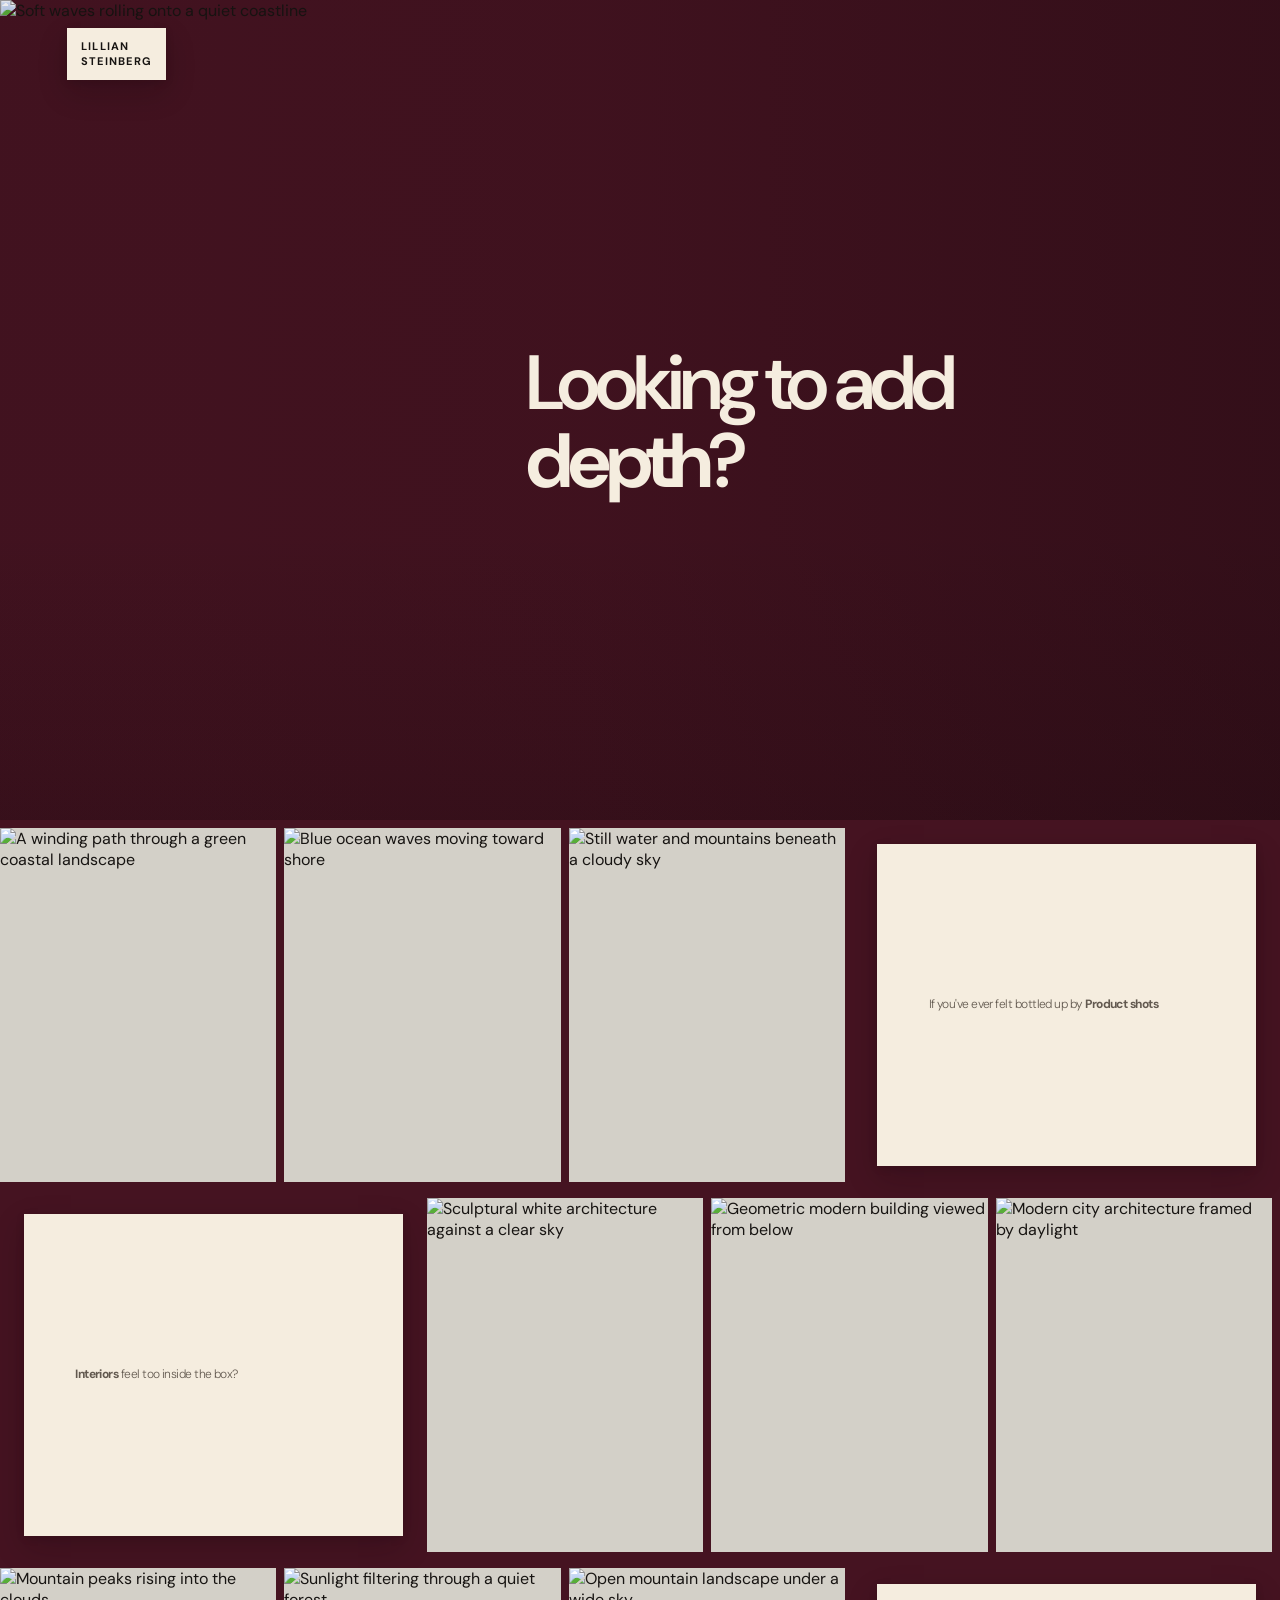
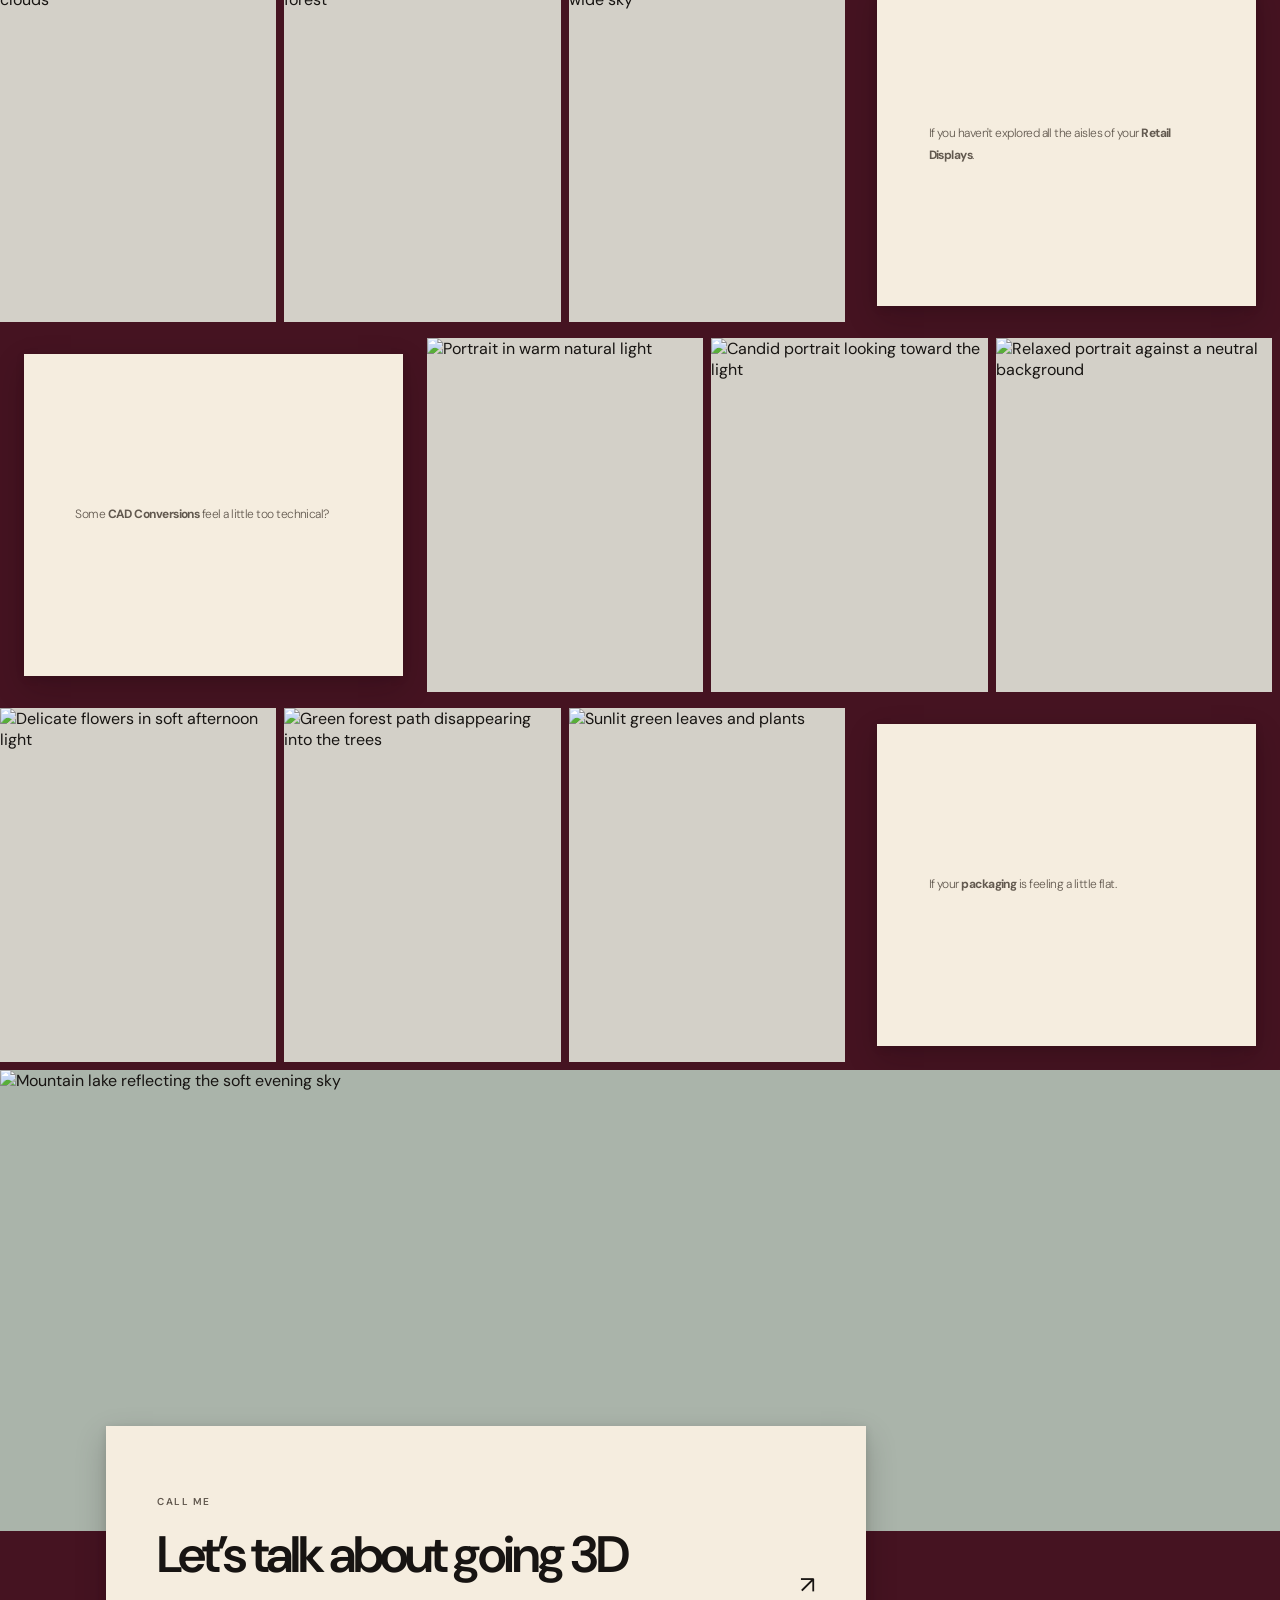
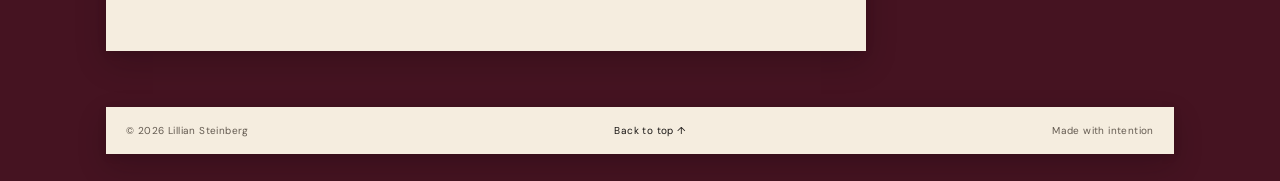
==== commit 11c123ef: "Set the five project row messages and hero heading" ====
--- a/index.html
+++ b/index.html
@@ -19,84 +19,62 @@
     </nav>
     <div class="hero-copy">
       <h1>Looking to add <strong>depth</strong>?</h1>
-      <p class="hero-note">A collection of quiet moments, open spaces, and the details that make a story.</p>
-      <a class="text-link" href="#work">Explore the work <span aria-hidden="true">↓</span></a>
     </div>
   </header>
 
   <main id="work">
-    <section class="story story-one" aria-labelledby="story-one-title">
-      <div class="photo-grid" aria-label="Coastal landscape photographs">
+    <section class="story story-one" aria-label="Product shots">
+      <div class="photo-grid" aria-label="Product photography">
         <img src="https://images.unsplash.com/photo-1473116763249-2faaef81ccda?auto=format&fit=crop&w=700&q=80" alt="A winding path through a green coastal landscape" loading="lazy">
         <img src="https://images.unsplash.com/photo-1518837695005-2083093ee35b?auto=format&fit=crop&w=700&q=80" alt="Blue ocean waves moving toward shore" loading="lazy">
         <img src="https://images.unsplash.com/photo-1470770841072-f978cf4d019e?auto=format&fit=crop&w=700&q=80" alt="Still water and mountains beneath a cloudy sky" loading="lazy">
       </div>
-      <a class="story-copy story-link" href="work-01.html" aria-label="Explore Where the land lets go">
-        <p class="eyebrow">01 / Coastlines</p>
-        <h3 id="story-one-title">Where the land lets go</h3>
-        <p>Long walks at the water’s edge, watching the light change by the minute.</p>
-        <span class="story-meta">PACIFIC COAST · 2025</span>
-        <span class="story-cta">View story <span aria-hidden="true">↗</span></span>
+      <a class="story-copy story-link" href="work-01.html">
+        <p class="story-sentence"><span>If you've ever felt bottled up by </span><strong>Product shots</strong></p>
       </a>
     </section>
 
-    <section class="story story-reverse" aria-labelledby="story-two-title">
-      <div class="photo-grid" aria-label="Architectural photographs">
+    <section class="story story-reverse" aria-label="Interiors">
+      <div class="photo-grid" aria-label="Interior photography">
         <img src="https://images.unsplash.com/photo-1487958449943-2429e8be8625?auto=format&fit=crop&w=700&q=80" alt="Sculptural white architecture against a clear sky" loading="lazy">
         <img src="https://images.unsplash.com/photo-1511818966892-d7d671e672a2?auto=format&fit=crop&w=700&q=80" alt="Geometric modern building viewed from below" loading="lazy">
         <img src="https://images.unsplash.com/photo-1518005020951-eccb494ad742?auto=format&fit=crop&w=700&q=80" alt="Modern city architecture framed by daylight" loading="lazy">
       </div>
-      <a class="story-copy story-link" href="work-02.html" aria-label="Explore A study in stillness">
-        <p class="eyebrow">02 / Form &amp; space</p>
-        <h3 id="story-two-title">A study in stillness</h3>
-        <p>Lines, shadow, and the small human scale of a very large city.</p>
-        <span class="story-meta">COPENHAGEN · 2024</span>
-        <span class="story-cta">View story <span aria-hidden="true">↗</span></span>
+      <a class="story-copy story-link" href="work-02.html">
+        <p class="story-sentence"><strong>Interiors</strong><span> feel too inside the box?</span></p>
       </a>
     </section>
 
-    <section class="story" aria-labelledby="story-three-title">
-      <div class="photo-grid" aria-label="Mountain and forest photographs">
+    <section class="story" aria-label="Retail displays">
+      <div class="photo-grid" aria-label="Retail display photography">
         <img src="https://images.unsplash.com/photo-1464822759023-fed622ff2c3b?auto=format&fit=crop&w=700&q=80" alt="Mountain peaks rising into the clouds" loading="lazy">
         <img src="https://images.unsplash.com/photo-1448375240586-882707db888b?auto=format&fit=crop&w=700&q=80" alt="Sunlight filtering through a quiet forest" loading="lazy">
         <img src="https://images.unsplash.com/photo-1500530855697-b586d89ba3ee?auto=format&fit=crop&w=700&q=80" alt="Open mountain landscape under a wide sky" loading="lazy">
       </div>
-      <a class="story-copy story-link" href="work-03.html" aria-label="Explore A little farther out">
-        <p class="eyebrow">03 / The high country</p>
-        <h3 id="story-three-title">A little farther out</h3>
-        <p>Following the trail until the noise falls away and the day opens up.</p>
-        <span class="story-meta">DOLOMITES · 2023</span>
-        <span class="story-cta">View story <span aria-hidden="true">↗</span></span>
+      <a class="story-copy story-link" href="work-03.html">
+        <p class="story-sentence"><span>If you haven't explored all the aisles of your </span><strong>Retail Displays</strong>.</p>
       </a>
     </section>
 
-    <section class="story story-reverse" aria-labelledby="story-four-title">
-      <div class="photo-grid" aria-label="Portrait and everyday-life photographs">
+    <section class="story story-reverse" aria-label="CAD conversions">
+      <div class="photo-grid" aria-label="CAD conversion examples">
         <img src="https://images.unsplash.com/photo-1534528741775-53994a69daeb?auto=format&fit=crop&w=700&q=80" alt="Portrait in warm natural light" loading="lazy">
         <img src="https://images.unsplash.com/photo-1524504388940-b1c1722653e1?auto=format&fit=crop&w=700&q=80" alt="Candid portrait looking toward the light" loading="lazy">
         <img src="https://images.unsplash.com/photo-1506794778202-cad84cf45f1d?auto=format&fit=crop&w=700&q=80" alt="Relaxed portrait against a neutral background" loading="lazy">
       </div>
-      <a class="story-copy story-link" href="work-04.html" aria-label="Explore The in-between moments">
-        <p class="eyebrow">04 / People</p>
-        <h3 id="story-four-title">The in-between moments</h3>
-        <p>Portraits that feel like a conversation, not a pose.</p>
-        <span class="story-meta">A LITTLE OF EVERYWHERE · 2024—26</span>
-        <span class="story-cta">View story <span aria-hidden="true">↗</span></span>
+      <a class="story-copy story-link" href="work-04.html">
+        <p class="story-sentence"><span>Some </span><strong>CAD Conversions</strong><span> feel a little too technical?</span></p>
       </a>
     </section>
 
-    <section class="story" aria-labelledby="story-five-title">
-      <div class="photo-grid" aria-label="Botanical and garden photographs">
+    <section class="story" aria-label="Packaging">
+      <div class="photo-grid" aria-label="Packaging photography">
         <img src="https://images.unsplash.com/photo-1490750967868-88aa4486c946?auto=format&fit=crop&w=700&q=80" alt="Delicate flowers in soft afternoon light" loading="lazy">
         <img src="https://images.unsplash.com/photo-1441974231531-c6227db76b6e?auto=format&fit=crop&w=700&q=80" alt="Green forest path disappearing into the trees" loading="lazy">
         <img src="https://images.unsplash.com/photo-1497250681960-ef046c08a56e?auto=format&fit=crop&w=700&q=80" alt="Sunlit green leaves and plants" loading="lazy">
       </div>
-      <a class="story-copy story-link" href="work-05.html" aria-label="Explore The patience of green">
-        <p class="eyebrow">05 / Growing things</p>
-        <h3 id="story-five-title">The patience of green</h3>
-        <p>Small worlds thriving just beyond the edge of the path.</p>
-        <span class="story-meta">HOME &amp; AWAY · 2022—26</span>
-        <span class="story-cta">View story <span aria-hidden="true">↗</span></span>
+      <a class="story-copy story-link" href="work-05.html">
+        <p class="story-sentence"><span>If your </span><strong>packaging</strong><span> is feeling a little flat.</span></p>
       </a>
     </section>
   </main>
--- a/site-updates.css
+++ b/site-updates.css
@@ -1,9 +1,19 @@
+@import url('https://fonts.googleapis.com/css2?family=DM+Sans:wght@300;400;500;600;700&display=swap');
+
 /* Follow-on refinements for the home page and contact callout. */
 .story { grid-template-columns: minmax(0, 2fr) minmax(0, 1fr); border-top: 0; }
 .story-reverse { grid-template-columns: minmax(0, 1fr) minmax(0, 2fr); }
 .story-copy { min-width: 0; }
+.story-sentence {
+  max-width: 100%;
+  margin: 0;
+  color: var(--ink);
+  font: 300 clamp(23px, 2.4vw, 36px)/1.28 var(--sans);
+  letter-spacing: -.045em;
+}
+.story-sentence strong { font-weight: 700; }
 
-/* Hero copy sits directly over the photograph; only this panel uses cream text. */
+/* Hero text sits directly over the photograph; only this panel uses cream text. */
 .hero-copy {
   width: min(620px, 52%);
   padding: 0;
@@ -13,8 +23,6 @@
 }
 .hero-copy h1 { color: var(--cream); }
 .hero-copy h1 strong { font-weight: 700; }
-.hero-copy .hero-note { color: rgba(245, 237, 223, .9); }
-.hero-copy .text-link { color: var(--cream); border-color: rgba(245, 237, 223, .8); }
 
 .site-footer { position: relative; padding-top: 105px; }
 .footer-image { margin-bottom: 0; }
@@ -48,6 +56,7 @@
 
 @media (max-width: 760px) {
   .story, .story-reverse { grid-template-columns: minmax(0, 1fr); }
+  .story-sentence { font-size: clamp(23px, 5.5vw, 32px); }
   .site-footer { padding-top: 72px; }
   .footer-main { width: 88%; min-height: 0; margin: -58px 0 36px; padding: 26px; }
   .footer-heading { font-size: clamp(28px, 7vw, 42px); }
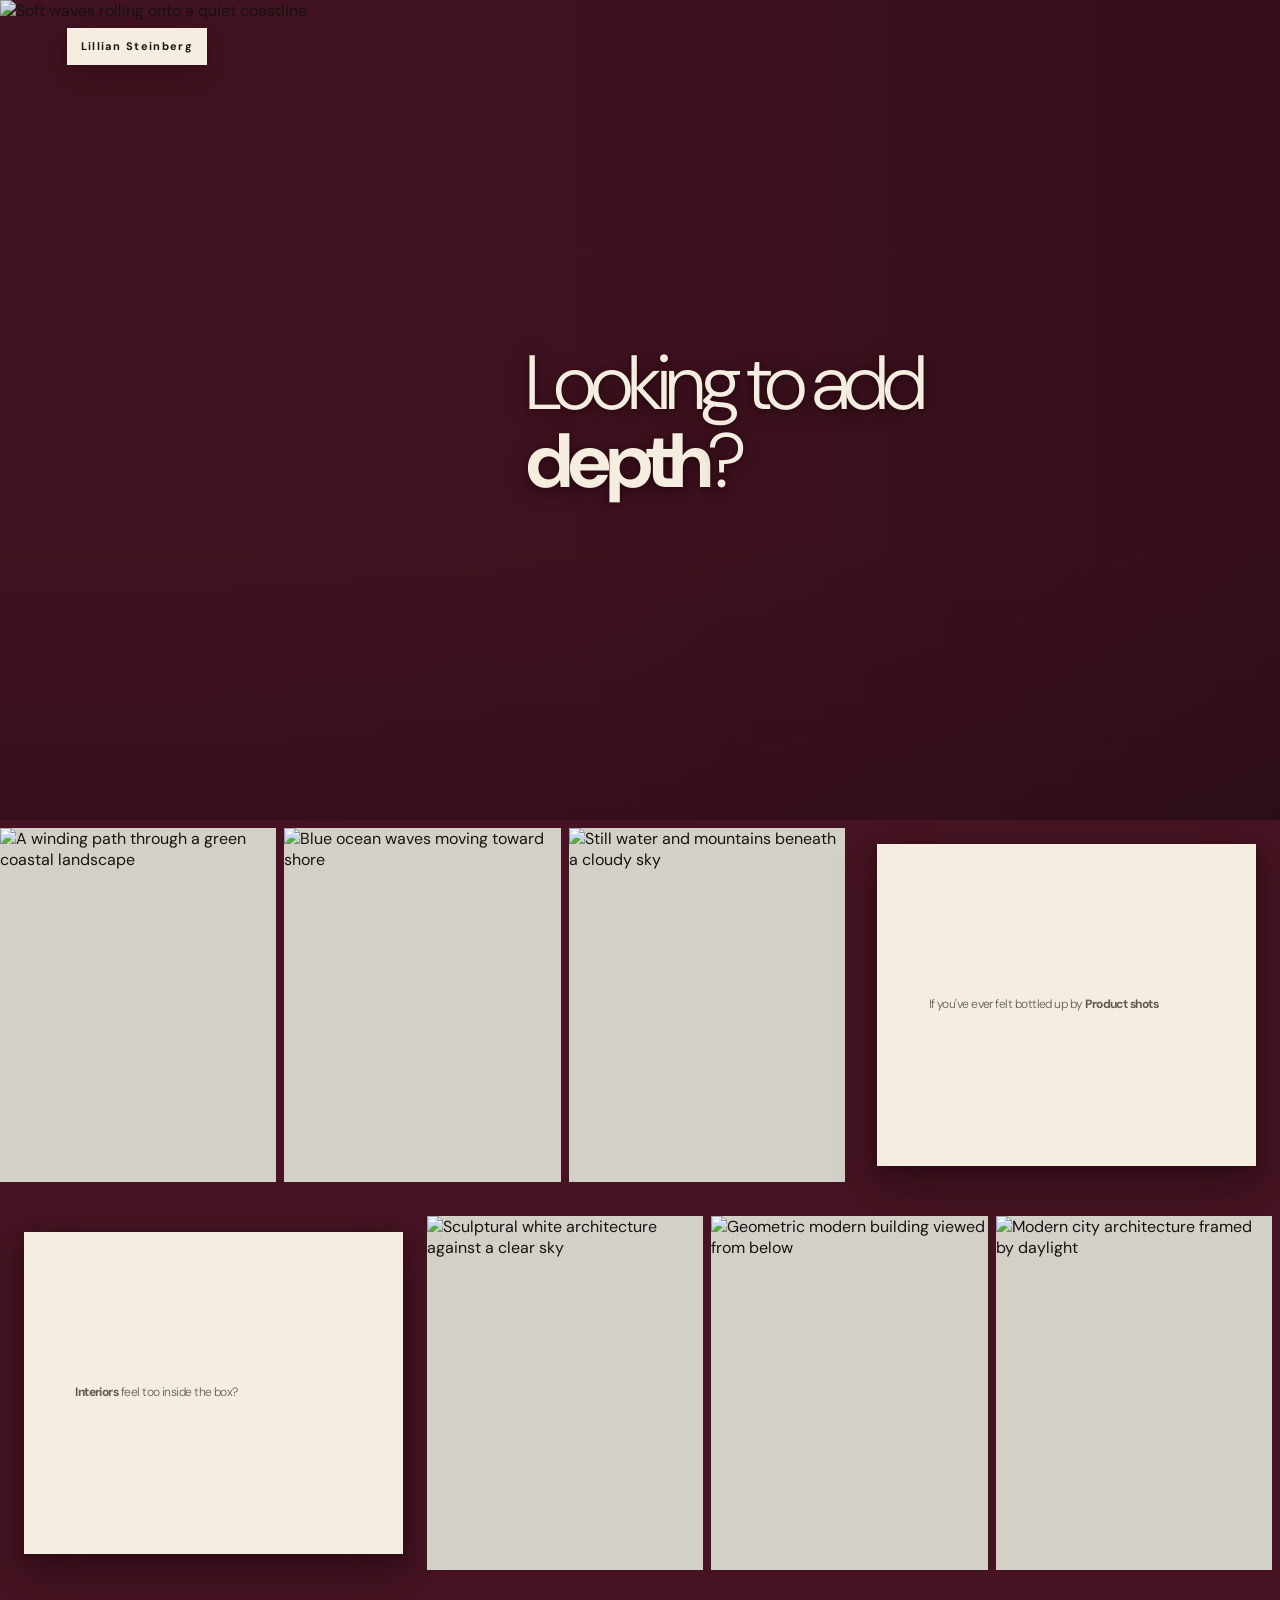
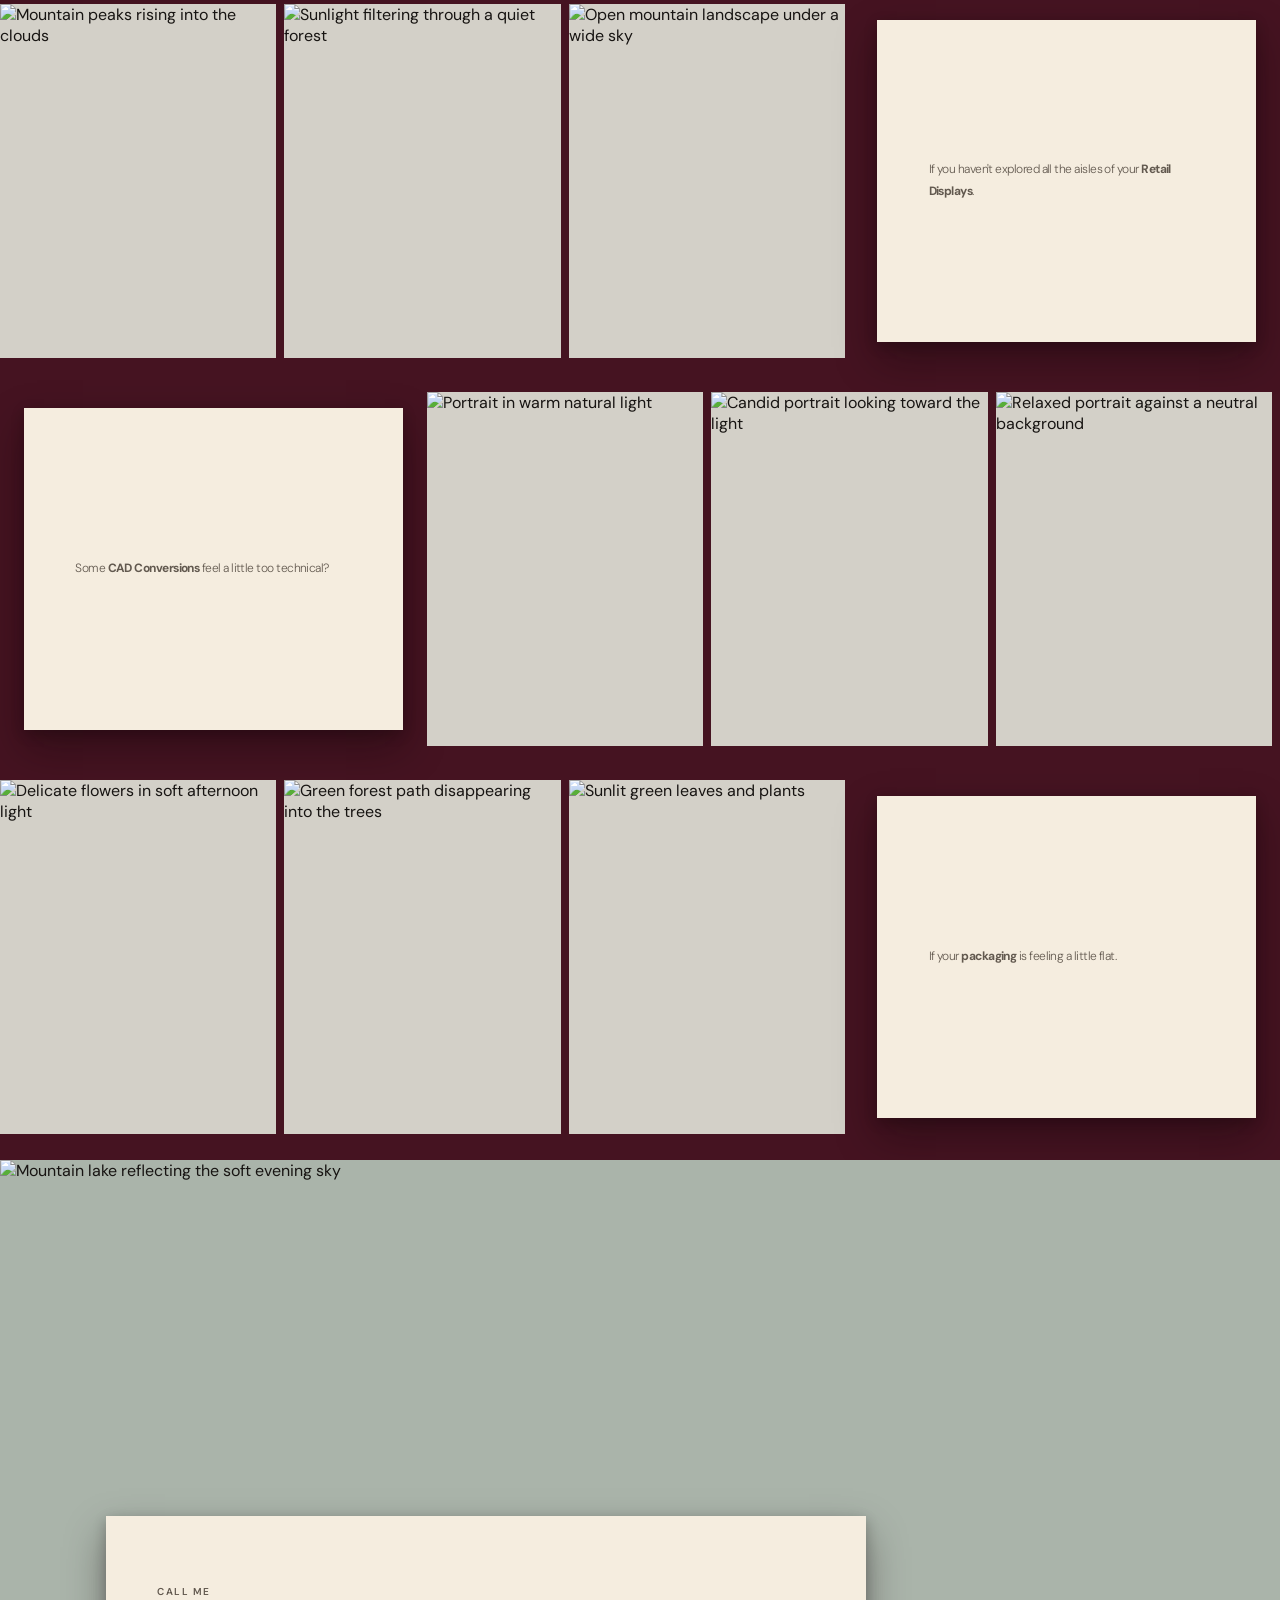
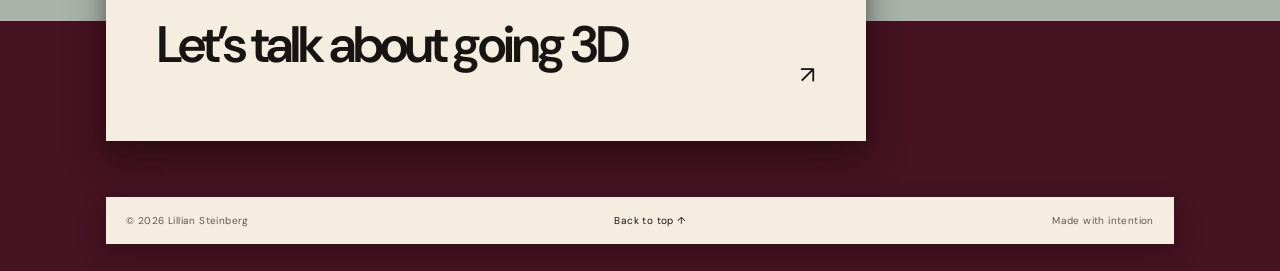
==== commit 37bb291f: "Add row spacing, darker shadows, header shadow, and one-line wordmark" ====
--- a/index.html
+++ b/index.html
@@ -15,7 +15,7 @@
     <img class="hero-image" src="https://images.unsplash.com/photo-1500375592092-40eb2168fd21?auto=format&fit=crop&w=2400&q=85" alt="Soft waves rolling onto a quiet coastline">
     <div class="hero-shade" aria-hidden="true"></div>
     <nav class="site-nav" aria-label="Main navigation">
-      <a class="wordmark" href="#top">LILLIAN<br>STEINBERG</a>
+      <a class="wordmark" href="#top">Lillian Steinberg</a>
     </nav>
     <div class="hero-copy">
       <h1>Looking to add <strong>depth</strong>?</h1>
--- a/site-updates.css
+++ b/site-updates.css
@@ -1,19 +1,20 @@
 @import url('https://fonts.googleapis.com/css2?family=DM+Sans:wght@300;400;500;600;700&display=swap');
 
 /* Follow-on refinements for the home page and contact callout. */
-.story { grid-template-columns: minmax(0, 2fr) minmax(0, 1fr); border-top: 0; }
+.story { grid-template-columns: minmax(0, 2fr) minmax(0, 1fr); border-top: 0; margin-bottom: 18px; }
 .story-reverse { grid-template-columns: minmax(0, 1fr) minmax(0, 2fr); }
-.story-copy { min-width: 0; }
+.story-copy { min-width: 0; box-shadow: 0 18px 38px rgba(17, 5, 9, .38), 0 4px 12px rgba(17, 5, 9, .24); }
 .story-sentence {
   max-width: 100%;
   margin: 0;
   color: var(--ink);
-  font: 300 clamp(23px, 2.4vw, 36px)/1.28 var(--sans);
+  font: 300 clamp(30px, 3.2vw, 46px)/1.22 var(--sans);
   letter-spacing: -.045em;
 }
 .story-sentence strong { font-weight: 700; }
 
-/* Hero text sits directly over the photograph; only this panel uses cream text. */
+/* The header wordmark is one line, and the hero headline has clear shadow detail. */
+.wordmark { white-space: nowrap; }
 .hero-copy {
   width: min(620px, 52%);
   padding: 0;
@@ -21,7 +22,11 @@
   box-shadow: none;
   color: var(--cream);
 }
-.hero-copy h1 { color: var(--cream); }
+.hero-copy h1 {
+  color: var(--cream);
+  font-weight: 300;
+  text-shadow: 0 3px 18px rgba(17, 5, 9, .48), 0 1px 4px rgba(17, 5, 9, .32);
+}
 .hero-copy h1 strong { font-weight: 700; }
 
 .site-footer { position: relative; padding-top: 105px; }
@@ -38,7 +43,7 @@
   margin: -105px auto 56px 0;
   padding: clamp(26px, 4vw, 52px);
   background: var(--cream);
-  box-shadow: var(--soft-shadow);
+  box-shadow: 0 18px 38px rgba(17, 5, 9, .38), 0 4px 12px rgba(17, 5, 9, .24);
   color: var(--ink);
   text-decoration: none;
   transition: background-color .2s ease, box-shadow .2s ease, transform .2s ease;
@@ -46,7 +51,7 @@
 .footer-main:hover {
   transform: translateY(-3px);
   background: #fff6e8;
-  box-shadow: 0 16px 36px rgba(17, 5, 9, .27), 0 3px 10px rgba(17, 5, 9, .14);
+  box-shadow: 0 20px 42px rgba(17, 5, 9, .42), 0 5px 14px rgba(17, 5, 9, .28);
 }
 .footer-main:focus-visible { outline: 3px solid var(--cream); outline-offset: 4px; }
 .footer-copy { display: block; }
@@ -55,8 +60,9 @@
 .footer-arrow { flex: 0 0 auto; align-self: flex-end; font-size: 24px; }
 
 @media (max-width: 760px) {
-  .story, .story-reverse { grid-template-columns: minmax(0, 1fr); }
-  .story-sentence { font-size: clamp(23px, 5.5vw, 32px); }
+  .story, .story-reverse { grid-template-columns: minmax(0, 1fr); margin-bottom: 12px; }
+  .story-sentence { font-size: clamp(28px, 7vw, 40px); }
+  .wordmark { white-space: nowrap; }
   .site-footer { padding-top: 72px; }
   .footer-main { width: 88%; min-height: 0; margin: -58px 0 36px; padding: 26px; }
   .footer-heading { font-size: clamp(28px, 7vw, 42px); }
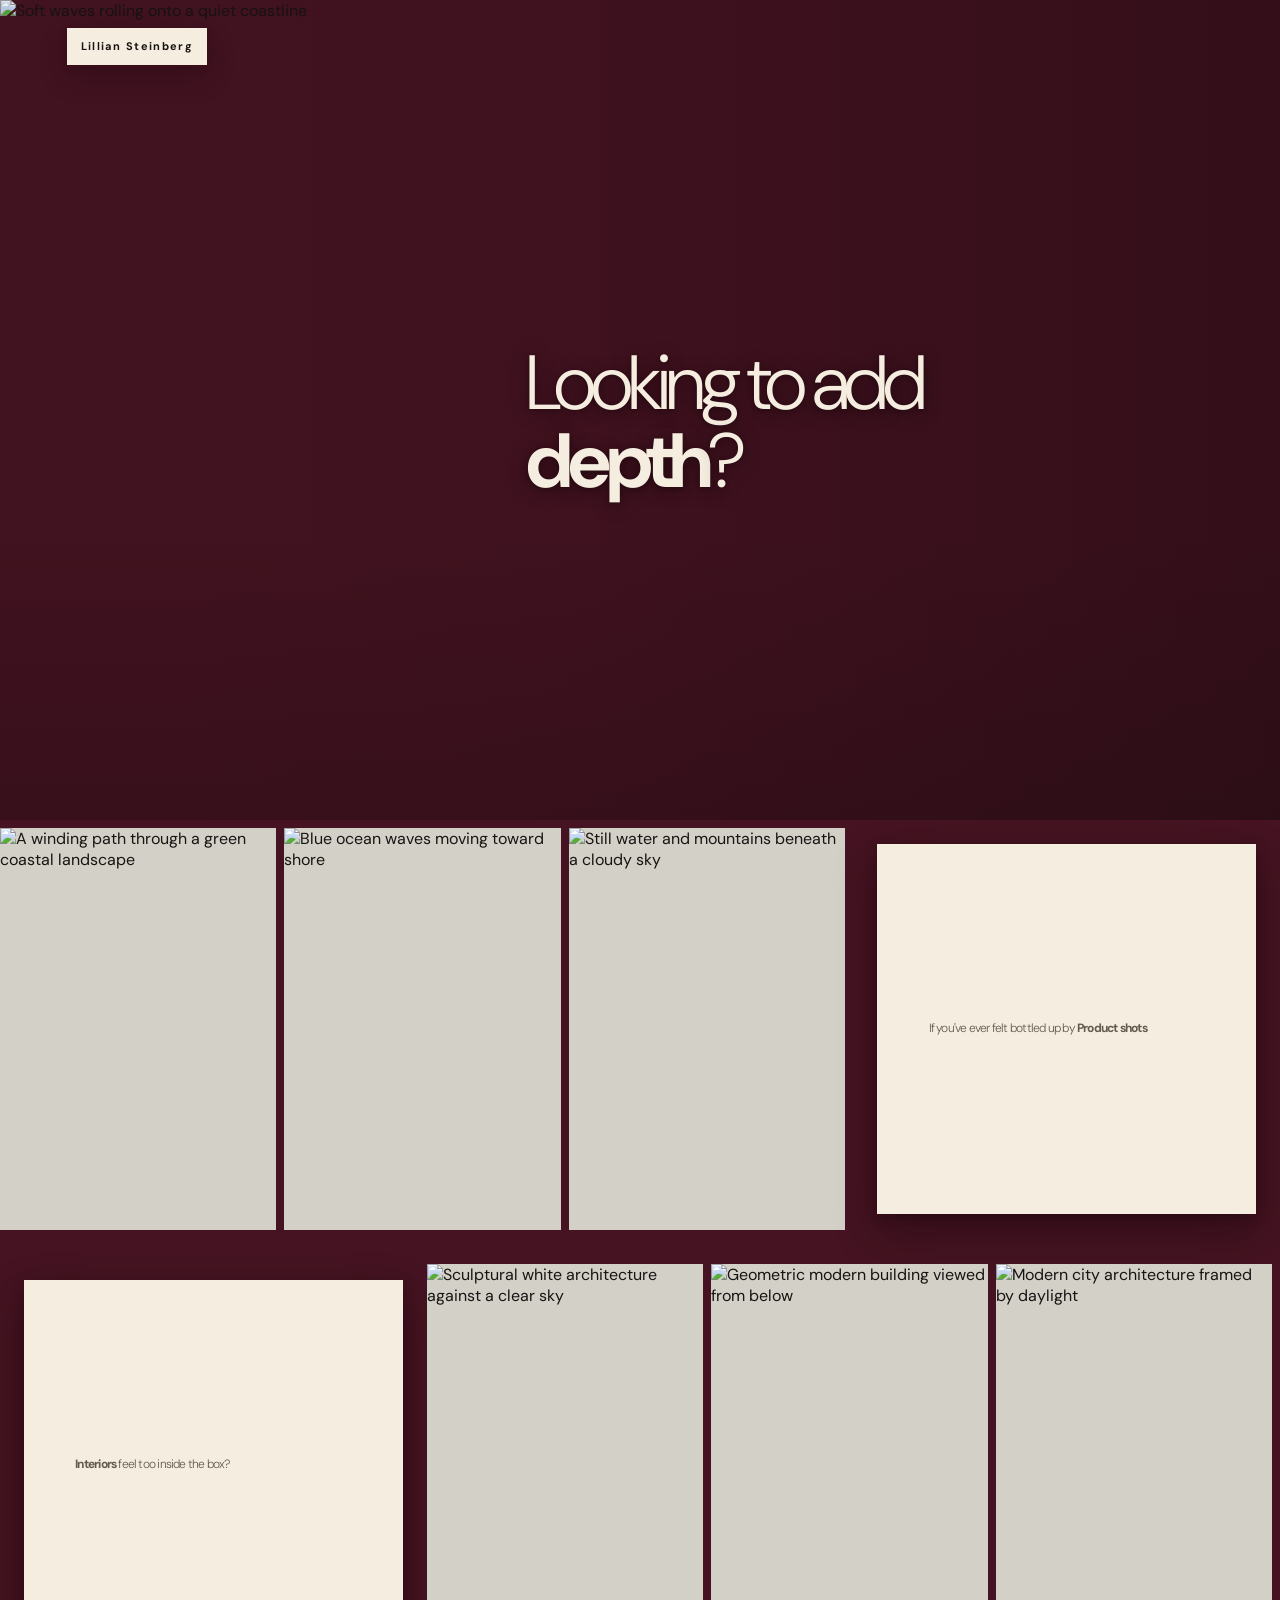
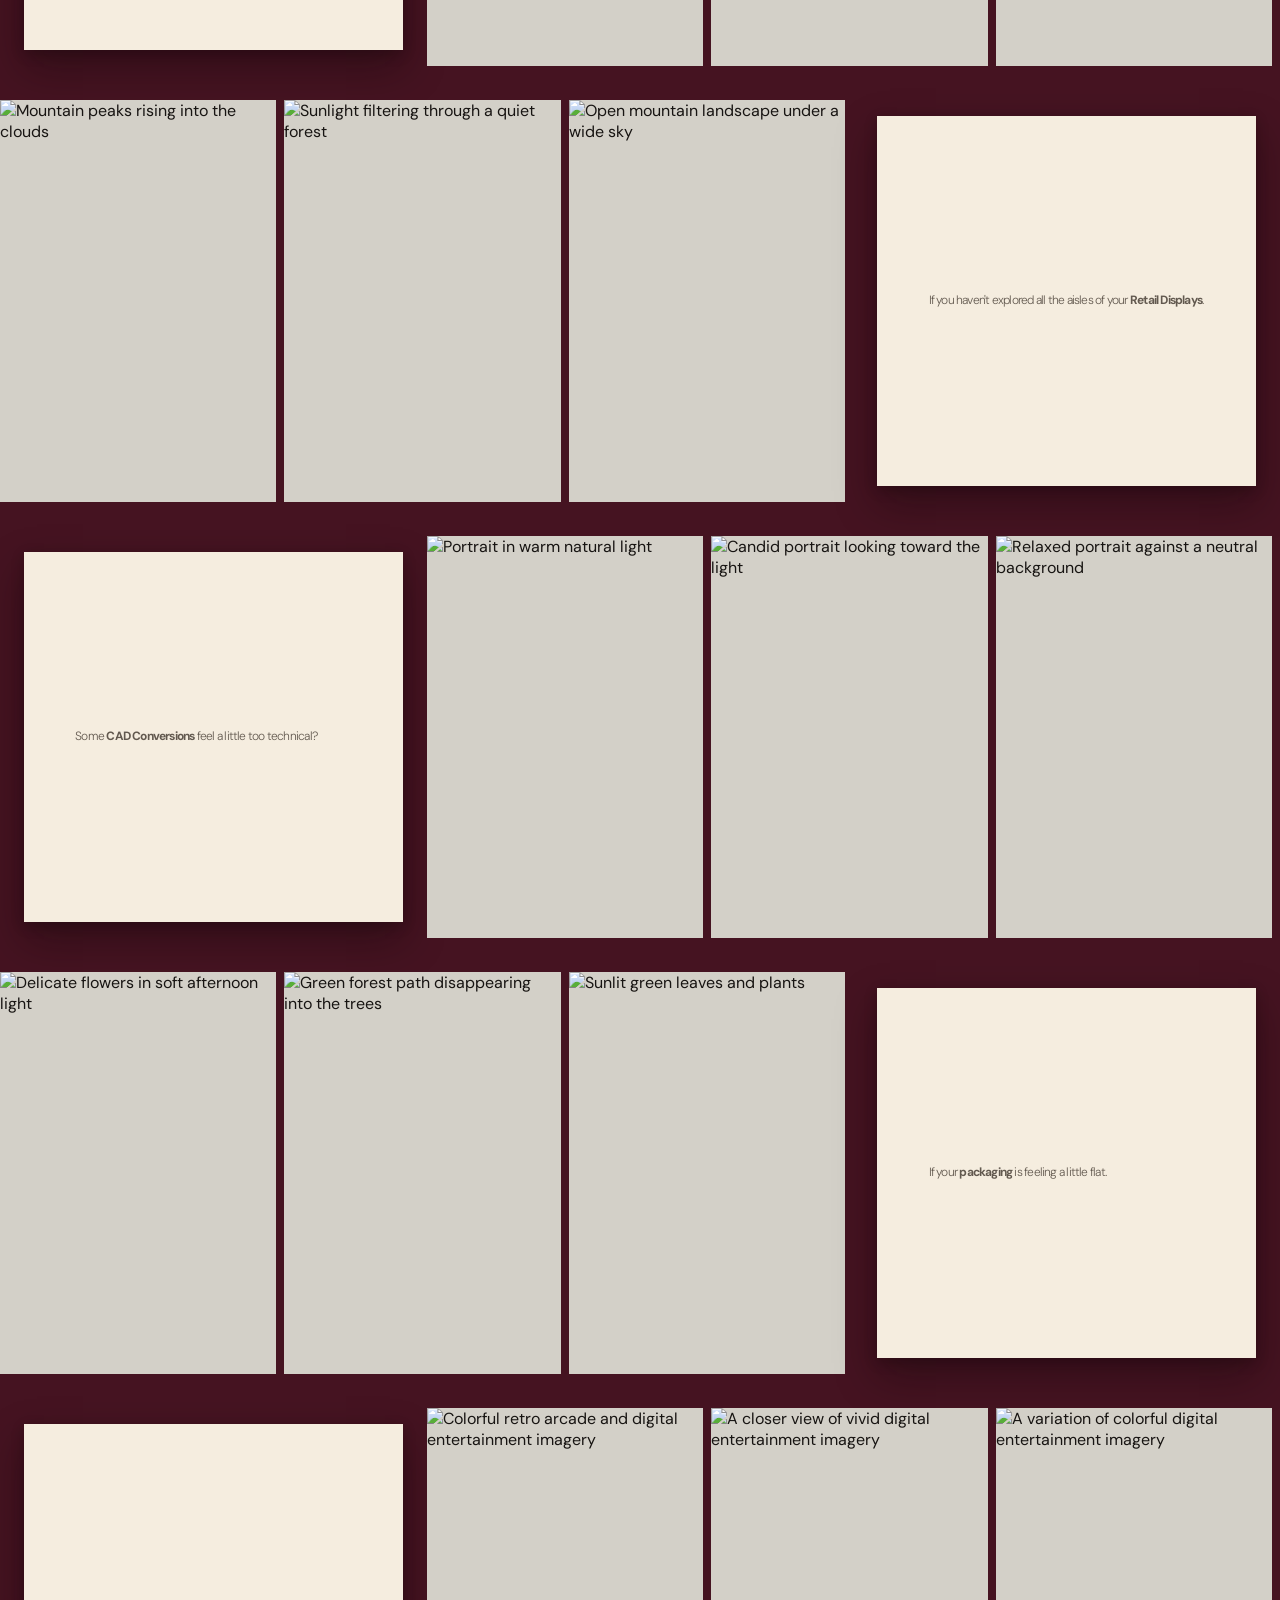
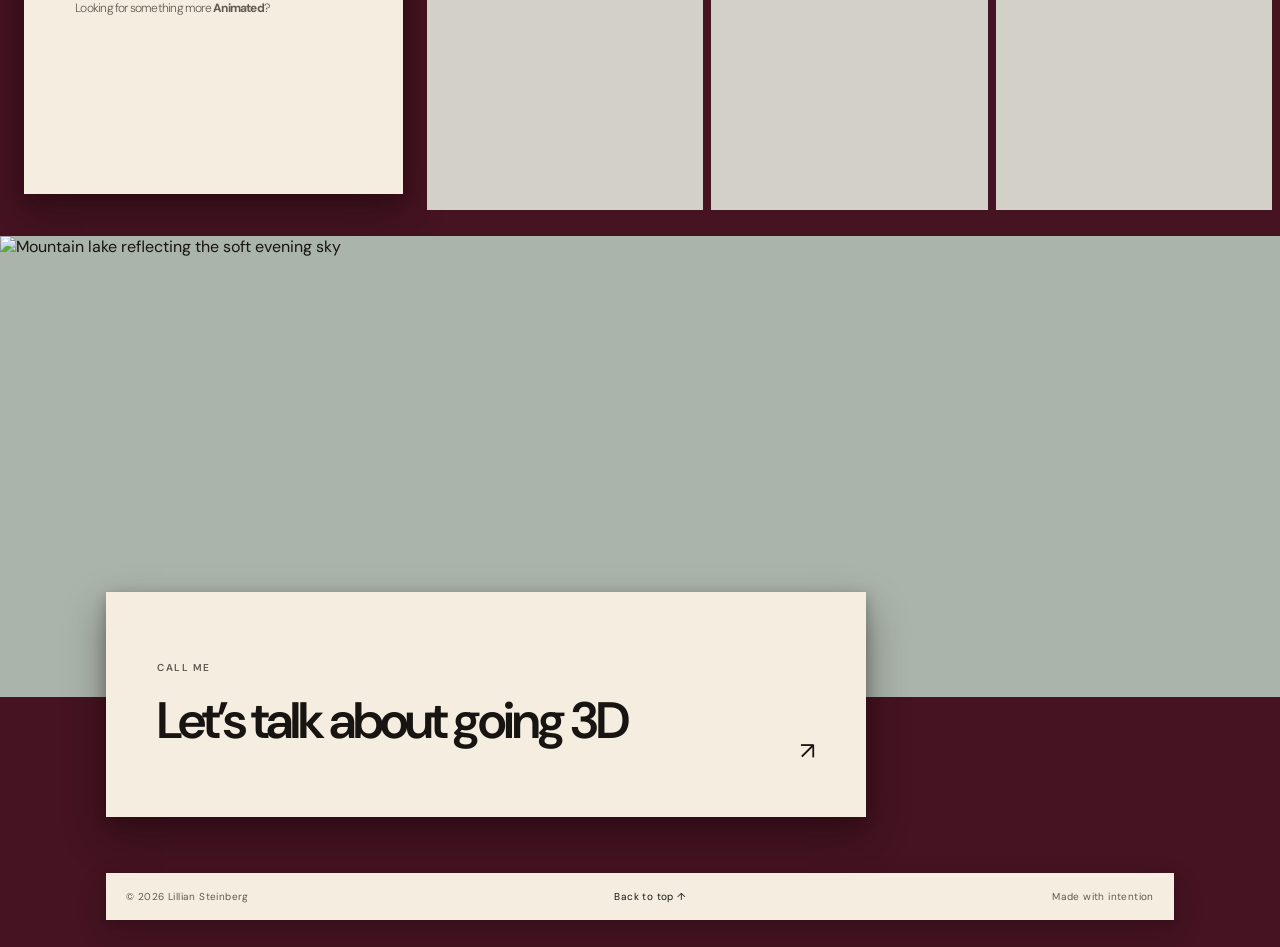
==== commit dd2de306: "Match row text to hero and add animation row" ====
--- a/index.html
+++ b/index.html
@@ -18,7 +18,7 @@
       <a class="wordmark" href="#top">Lillian Steinberg</a>
     </nav>
     <div class="hero-copy">
-      <h1>Looking to add <strong>depth</strong>?</h1>
+      <h1><span>Looking to add</span> <strong>depth</strong>?</h1>
     </div>
   </header>
 
@@ -77,6 +77,17 @@
         <p class="story-sentence"><span>If your </span><strong>packaging</strong><span> is feeling a little flat.</span></p>
       </a>
     </section>
+
+    <section class="story story-reverse" aria-label="Animation">
+      <div class="photo-grid" aria-label="Animation project imagery">
+        <img src="https://images.unsplash.com/photo-1550745165-9bc0b252726f?auto=format&fit=crop&w=700&q=80" alt="Colorful retro arcade and digital entertainment imagery" loading="lazy">
+        <img src="https://images.unsplash.com/photo-1550745165-9bc0b252726f?auto=format&fit=crop&w=700&q=80&sat=-35" alt="A closer view of vivid digital entertainment imagery" loading="lazy">
+        <img src="https://images.unsplash.com/photo-1550745165-9bc0b252726f?auto=format&fit=crop&w=700&q=80&hue=40" alt="A variation of colorful digital entertainment imagery" loading="lazy">
+      </div>
+      <a class="story-copy story-link" href="work-06.html">
+        <p class="story-sentence"><span>Looking for something more </span><strong>Animated</strong>?</p>
+      </a>
+    </section>
   </main>
 
   <footer class="site-footer section-pad" id="contact">
--- a/site-updates.css
+++ b/site-updates.css
@@ -1,19 +1,26 @@
 @import url('https://fonts.googleapis.com/css2?family=DM+Sans:wght@300;400;500;600;700&display=swap');
 
-/* Follow-on refinements for the home page and contact callout. */
+/* Project row cards and alternating image/text layout. */
 .story { grid-template-columns: minmax(0, 2fr) minmax(0, 1fr); border-top: 0; margin-bottom: 18px; }
 .story-reverse { grid-template-columns: minmax(0, 1fr) minmax(0, 2fr); }
-.story-copy { min-width: 0; box-shadow: 0 18px 38px rgba(17, 5, 9, .38), 0 4px 12px rgba(17, 5, 9, .24); }
+.photo-grid { min-height: 370px; }
+.photo-grid img { min-height: 354px; }
+.story-copy {
+  min-width: 0;
+  min-height: 370px;
+  margin: 24px;
+  box-shadow: 0 18px 38px rgba(17, 5, 9, .38), 0 4px 12px rgba(17, 5, 9, .24);
+}
 .story-sentence {
   max-width: 100%;
   margin: 0;
   color: var(--ink);
-  font: 300 clamp(30px, 3.2vw, 46px)/1.22 var(--sans);
-  letter-spacing: -.045em;
+  font: 300 clamp(48px, 6vw, 78px)/1.08 var(--sans);
+  letter-spacing: -.065em;
 }
 .story-sentence strong { font-weight: 700; }
 
-/* The header wordmark is one line, and the hero headline has clear shadow detail. */
+/* The wordmark remains on one line; hero heading uses the same light/strong weights. */
 .wordmark { white-space: nowrap; }
 .hero-copy {
   width: min(620px, 52%);
@@ -27,6 +34,7 @@
   font-weight: 300;
   text-shadow: 0 3px 18px rgba(17, 5, 9, .48), 0 1px 4px rgba(17, 5, 9, .32);
 }
+.hero-copy h1 > span { font-weight: 300; }
 .hero-copy h1 strong { font-weight: 700; }
 
 .site-footer { position: relative; padding-top: 105px; }
@@ -59,10 +67,15 @@
 .footer-heading { display: block; font: 600 clamp(30px, 4vw, 54px)/1.08 var(--sans); letter-spacing: -.06em; }
 .footer-arrow { flex: 0 0 auto; align-self: flex-end; font-size: 24px; }
 
+@media (min-width: 1500px) {
+  .story, .photo-grid, .story-copy { min-height: 440px; }
+  .photo-grid img { min-height: 424px; }
+}
 @media (max-width: 760px) {
   .story, .story-reverse { grid-template-columns: minmax(0, 1fr); margin-bottom: 12px; }
-  .story-sentence { font-size: clamp(28px, 7vw, 40px); }
-  .wordmark { white-space: nowrap; }
+  .story .photo-grid, .story-reverse .photo-grid { order: 1; min-height: 0; }
+  .story .story-copy, .story-reverse .story-copy { order: 2; min-height: 245px; margin: 14px; padding: 30px 8vw; }
+  .story-sentence { font-size: clamp(38px, 9vw, 60px); }
   .site-footer { padding-top: 72px; }
   .footer-main { width: 88%; min-height: 0; margin: -58px 0 36px; padding: 26px; }
   .footer-heading { font-size: clamp(28px, 7vw, 42px); }
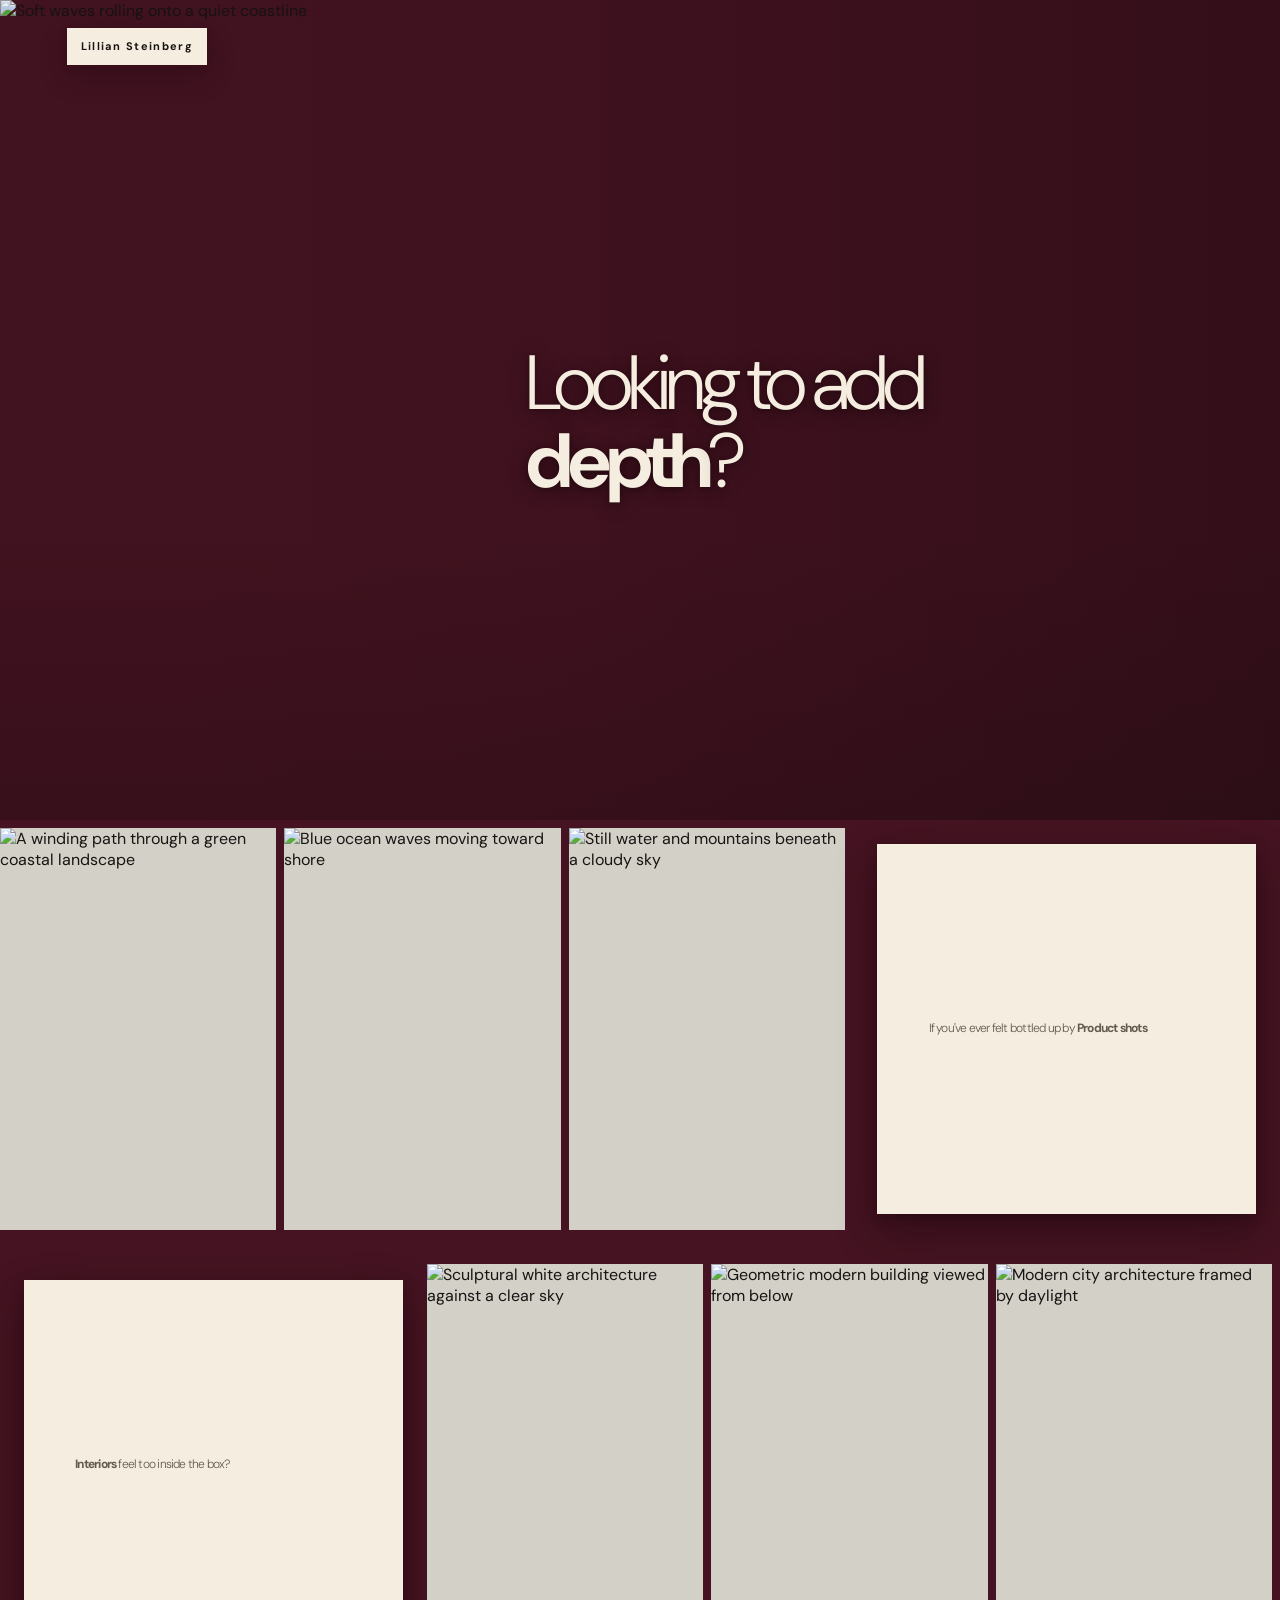
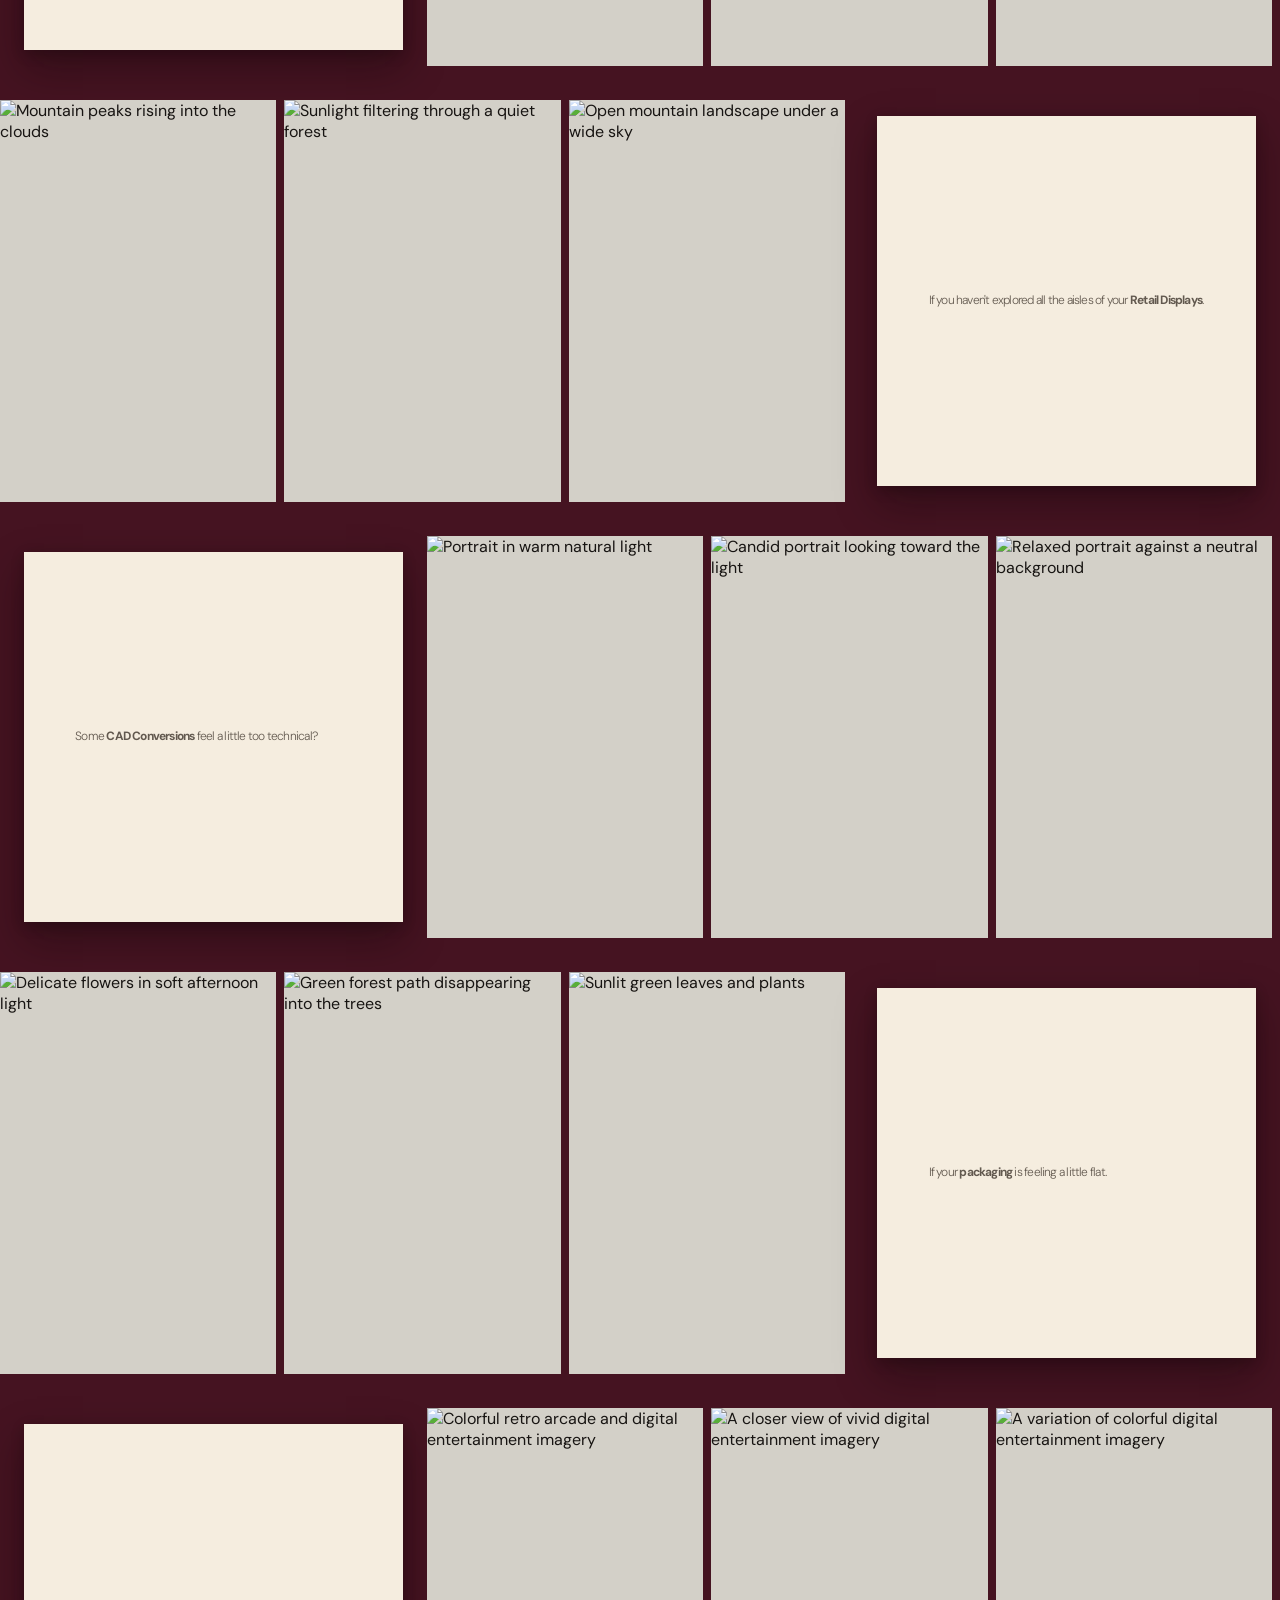
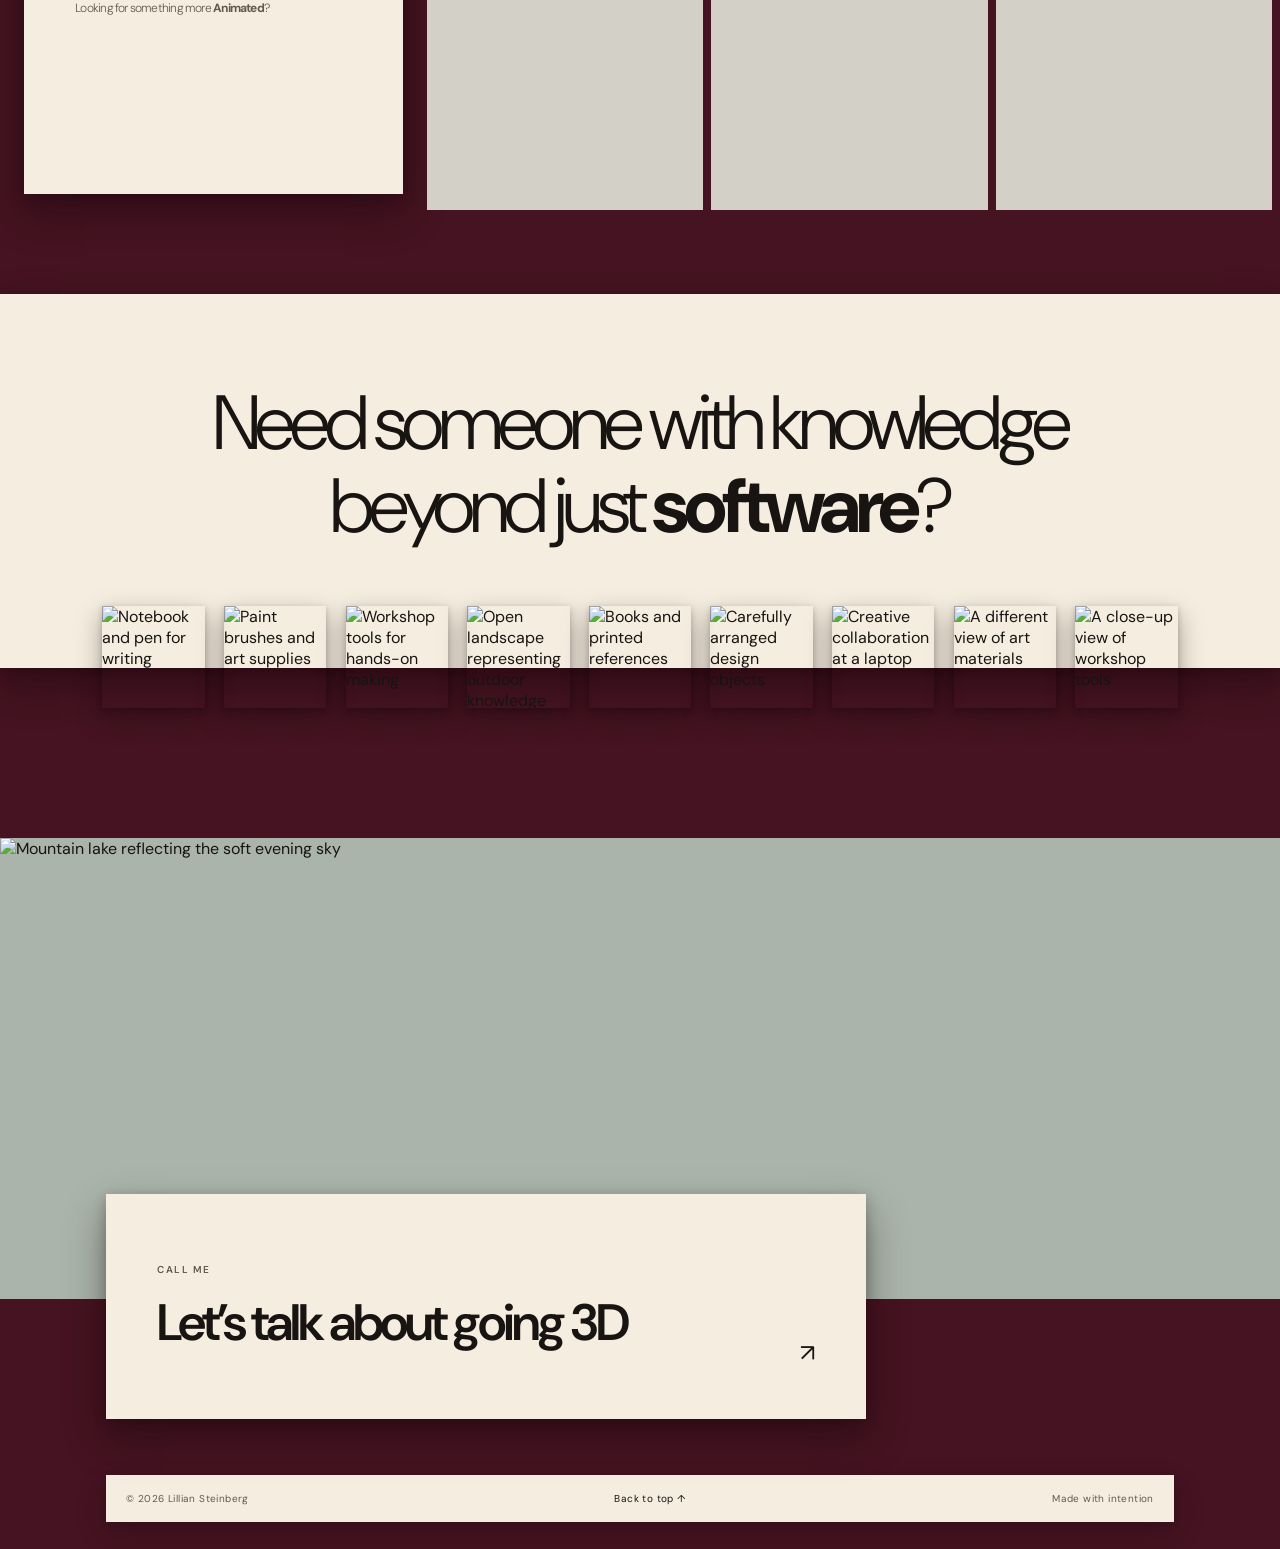
==== commit 41379872: "Add full-width beyond-software feature and overlapping image strip" ====
--- a/index.html
+++ b/index.html
@@ -88,6 +88,23 @@
         <p class="story-sentence"><span>Looking for something more </span><strong>Animated</strong>?</p>
       </a>
     </section>
+
+    <section class="beyond-work" aria-label="Beyond software">
+      <div class="beyond-heading">
+        <p class="story-sentence"><span>Need someone with knowledge beyond just </span><strong>software</strong>?</p>
+      </div>
+      <div class="beyond-icons" aria-label="A selection of creative and technical disciplines">
+        <img src="https://images.unsplash.com/photo-1455390582262-044cdead277a?auto=format&fit=crop&w=180&h=180&q=80" alt="Notebook and pen for writing" loading="lazy">
+        <img src="https://images.unsplash.com/photo-1513364776144-60967b0f800f?auto=format&fit=crop&w=180&h=180&q=80" alt="Paint brushes and art supplies" loading="lazy">
+        <img src="https://images.unsplash.com/photo-1504328345606-18bbc8c9d7d1?auto=format&fit=crop&w=180&h=180&q=80" alt="Workshop tools for hands-on making" loading="lazy">
+        <img src="https://images.unsplash.com/photo-1500530855697-b586d89ba3ee?auto=format&fit=crop&w=180&h=180&q=80" alt="Open landscape representing outdoor knowledge" loading="lazy">
+        <img src="https://images.unsplash.com/photo-1516979187457-637abb4f9353?auto=format&fit=crop&w=180&h=180&q=80" alt="Books and printed references" loading="lazy">
+        <img src="https://images.unsplash.com/photo-1494438639946-1ebd1d20bf85?auto=format&fit=crop&w=180&h=180&q=80" alt="Carefully arranged design objects" loading="lazy">
+        <img src="https://images.unsplash.com/photo-1516321318423-f06f85e504b3?auto=format&fit=crop&w=180&h=180&q=80" alt="Creative collaboration at a laptop" loading="lazy">
+        <img src="https://images.unsplash.com/photo-1513364776144-60967b0f800f?auto=format&fit=crop&w=180&h=180&q=80&sat=-40" alt="A different view of art materials" loading="lazy">
+        <img src="https://images.unsplash.com/photo-1504328345606-18bbc8c9d7d1?auto=format&fit=crop&w=180&h=180&q=80&sat=-35" alt="A close-up view of workshop tools" loading="lazy">
+      </div>
+    </section>
   </main>
 
   <footer class="site-footer section-pad" id="contact">
--- a/site-updates.css
+++ b/site-updates.css
@@ -20,7 +20,7 @@
 }
 .story-sentence strong { font-weight: 700; }
 
-/* The wordmark remains on one line; hero heading uses the same light/strong weights. */
+/* One-line wordmark and light/strong hero heading. */
 .wordmark { white-space: nowrap; }
 .hero-copy {
   width: min(620px, 52%);
@@ -36,6 +36,36 @@
 }
 .hero-copy h1 > span { font-weight: 300; }
 .hero-copy h1 strong { font-weight: 700; }
+
+/* Full-width statement with a centered, overlapping strip of square images. */
+.beyond-work { position: relative; margin: 76px 0 96px; padding-bottom: 34px; }
+.beyond-heading {
+  display: flex;
+  min-height: 260px;
+  align-items: center;
+  justify-content: center;
+  padding: clamp(32px, 7vw, 88px) 8.3vw clamp(72px, 10vw, 120px);
+  background: var(--cream);
+  box-shadow: 0 18px 38px rgba(17, 5, 9, .38), 0 4px 12px rgba(17, 5, 9, .24);
+  text-align: center;
+}
+.beyond-heading .story-sentence { max-width: 1100px; }
+.beyond-icons {
+  position: relative;
+  z-index: 1;
+  display: grid;
+  grid-template-columns: repeat(9, minmax(0, 1fr));
+  gap: clamp(8px, 1.5vw, 22px);
+  width: min(1100px, 84%);
+  margin: clamp(-62px, -6vw, -42px) auto 0;
+}
+.beyond-icons img {
+  display: block;
+  width: 100%;
+  aspect-ratio: 1;
+  object-fit: cover;
+  box-shadow: 0 10px 24px rgba(17, 5, 9, .34), 0 2px 6px rgba(17, 5, 9, .2);
+}
 
 .site-footer { position: relative; padding-top: 105px; }
 .footer-image { margin-bottom: 0; }
@@ -76,6 +106,10 @@
   .story .photo-grid, .story-reverse .photo-grid { order: 1; min-height: 0; }
   .story .story-copy, .story-reverse .story-copy { order: 2; min-height: 245px; margin: 14px; padding: 30px 8vw; }
   .story-sentence { font-size: clamp(38px, 9vw, 60px); }
+  .beyond-work { margin: 52px 0 72px; }
+  .beyond-heading { min-height: 220px; padding: 32px 6vw 76px; }
+  .beyond-icons { grid-template-columns: repeat(5, minmax(0, 1fr)); width: 88%; gap: 10px; margin-top: -46px; }
+  .beyond-icons img:nth-child(n + 6) { display: none; }
   .site-footer { padding-top: 72px; }
   .footer-main { width: 88%; min-height: 0; margin: -58px 0 36px; padding: 26px; }
   .footer-heading { font-size: clamp(28px, 7vw, 42px); }
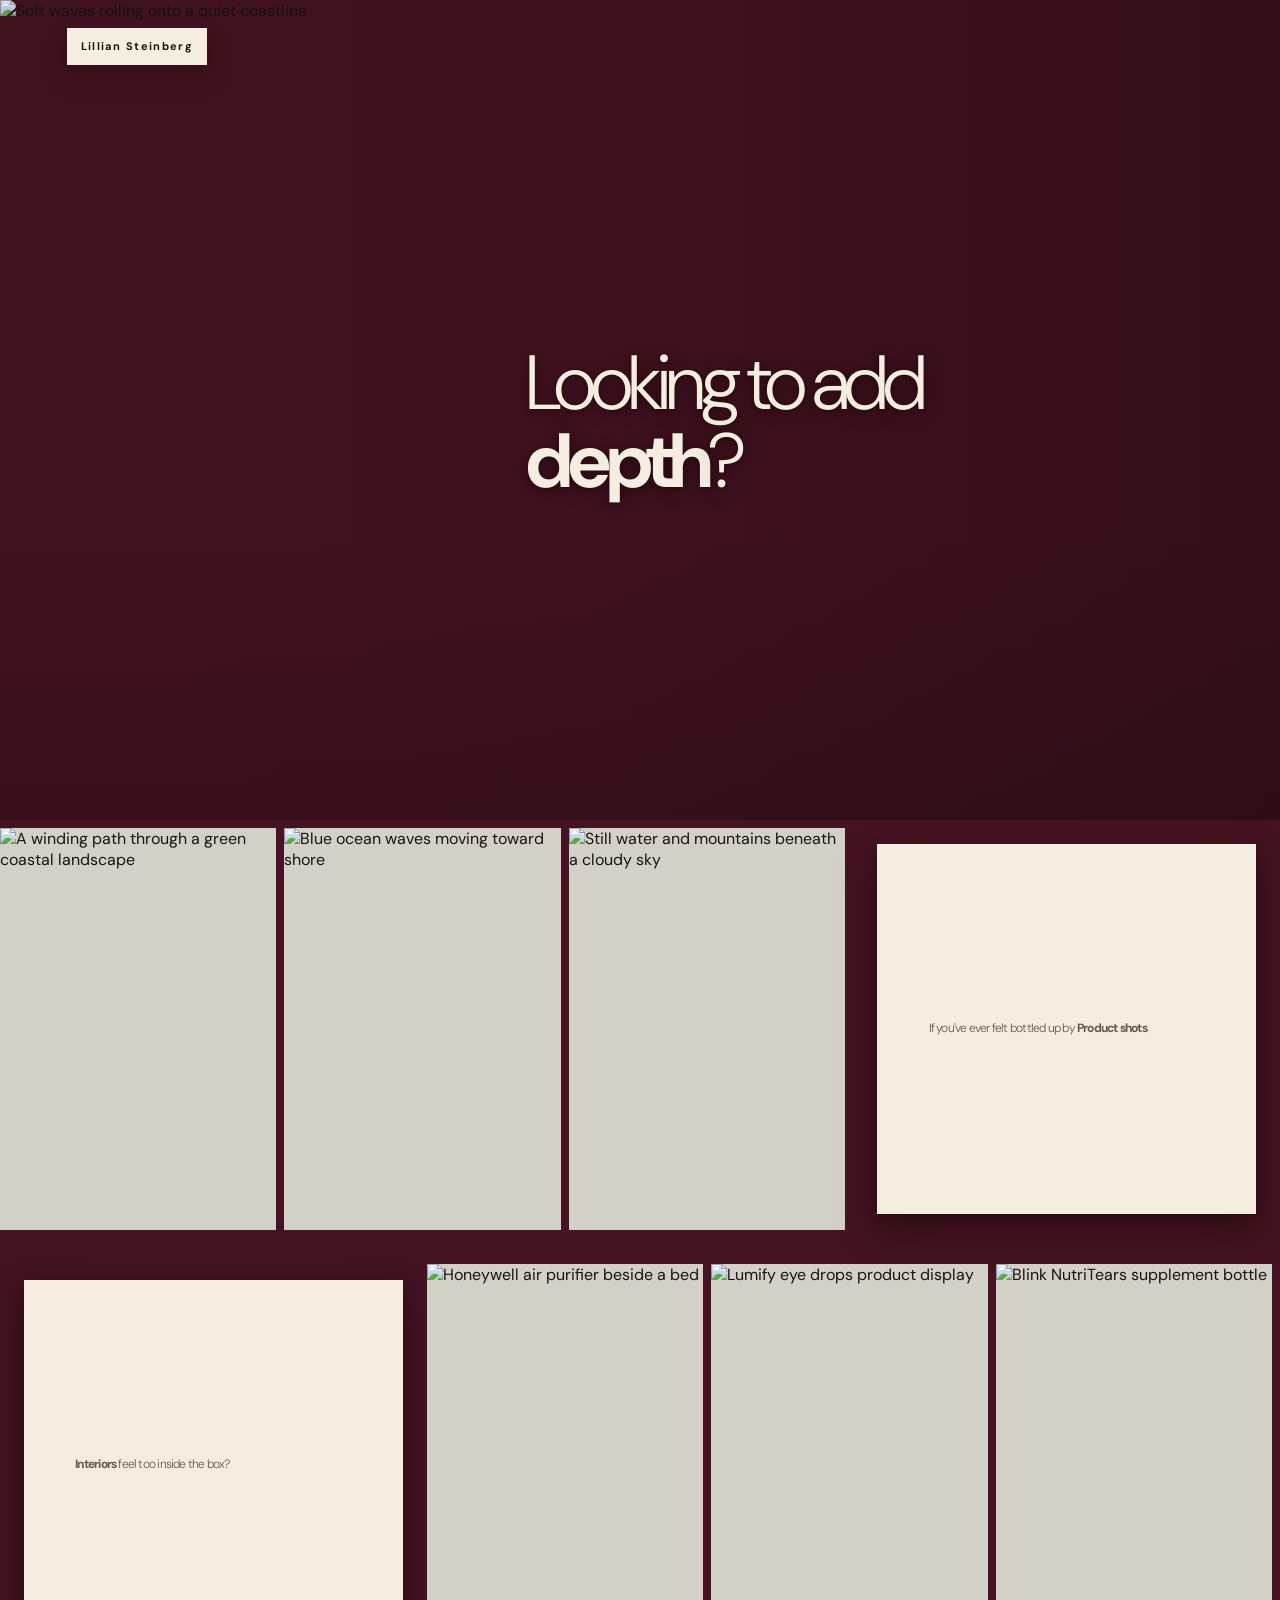
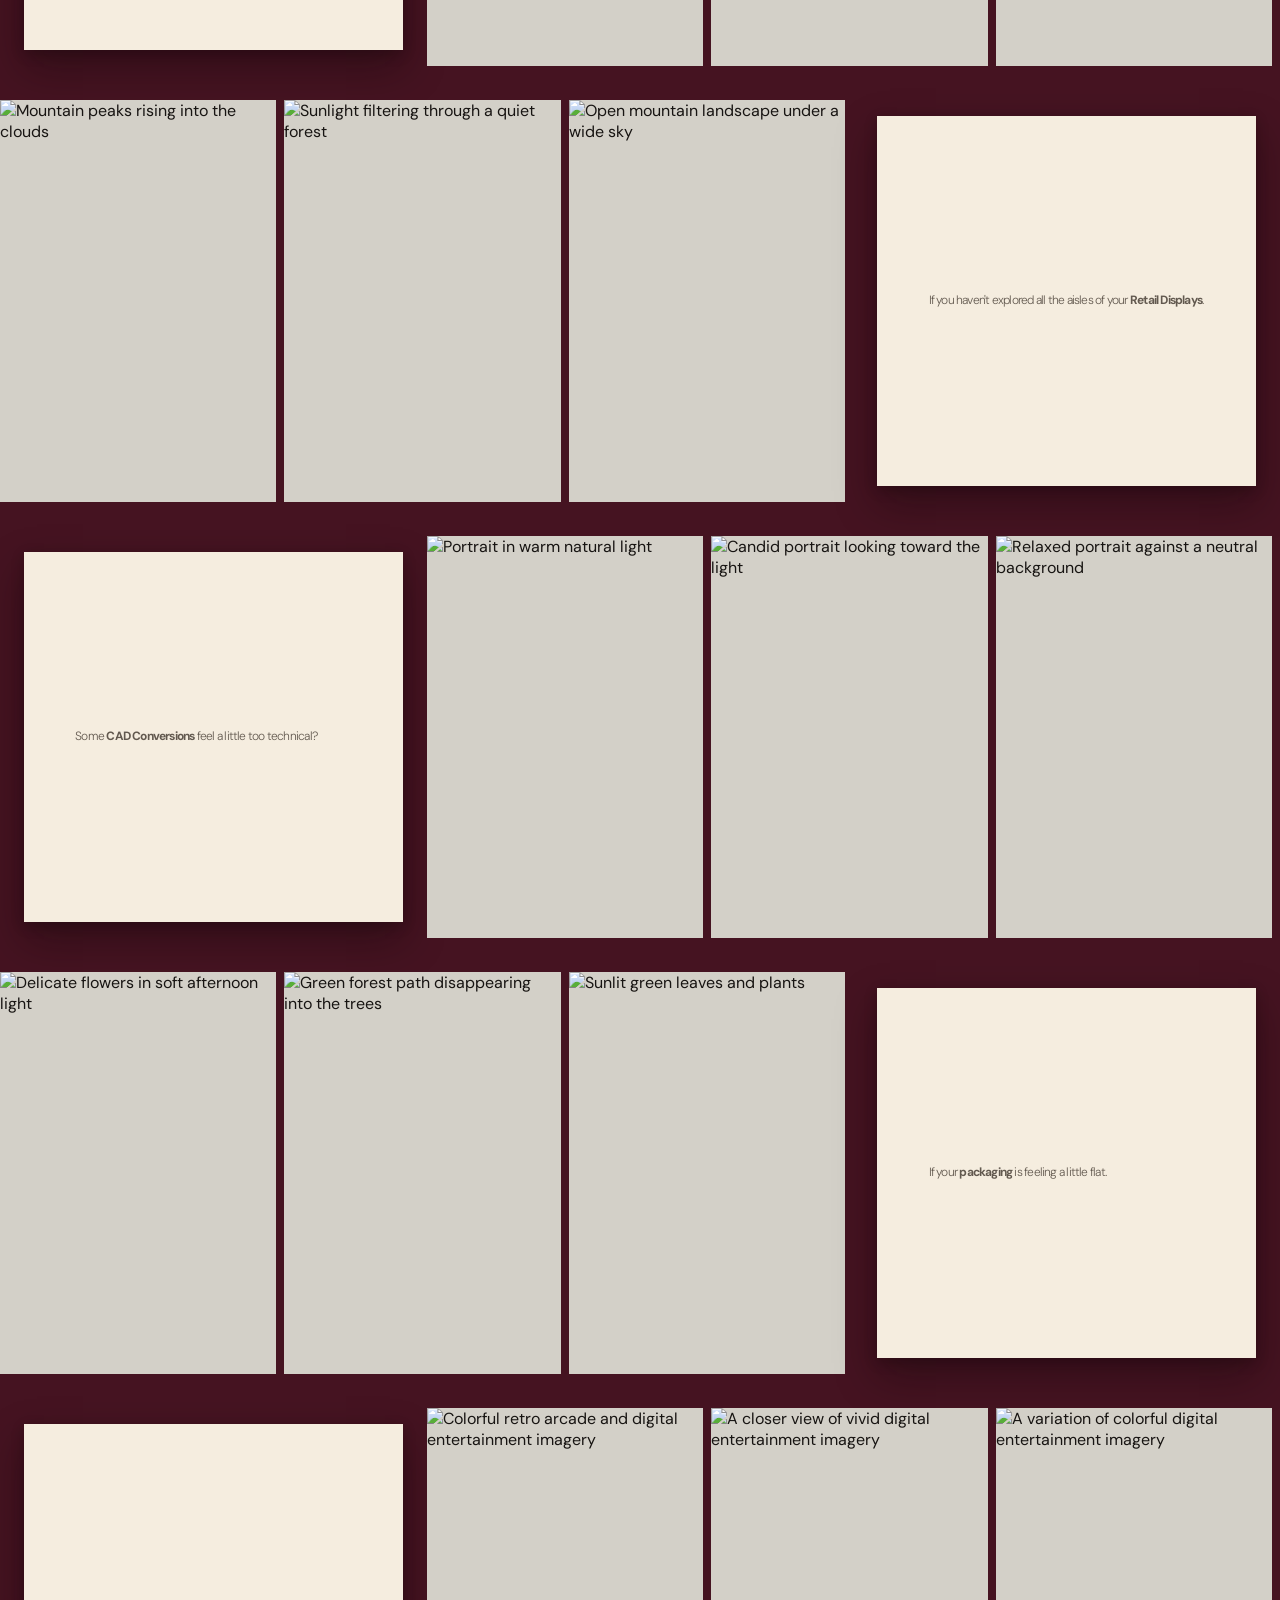
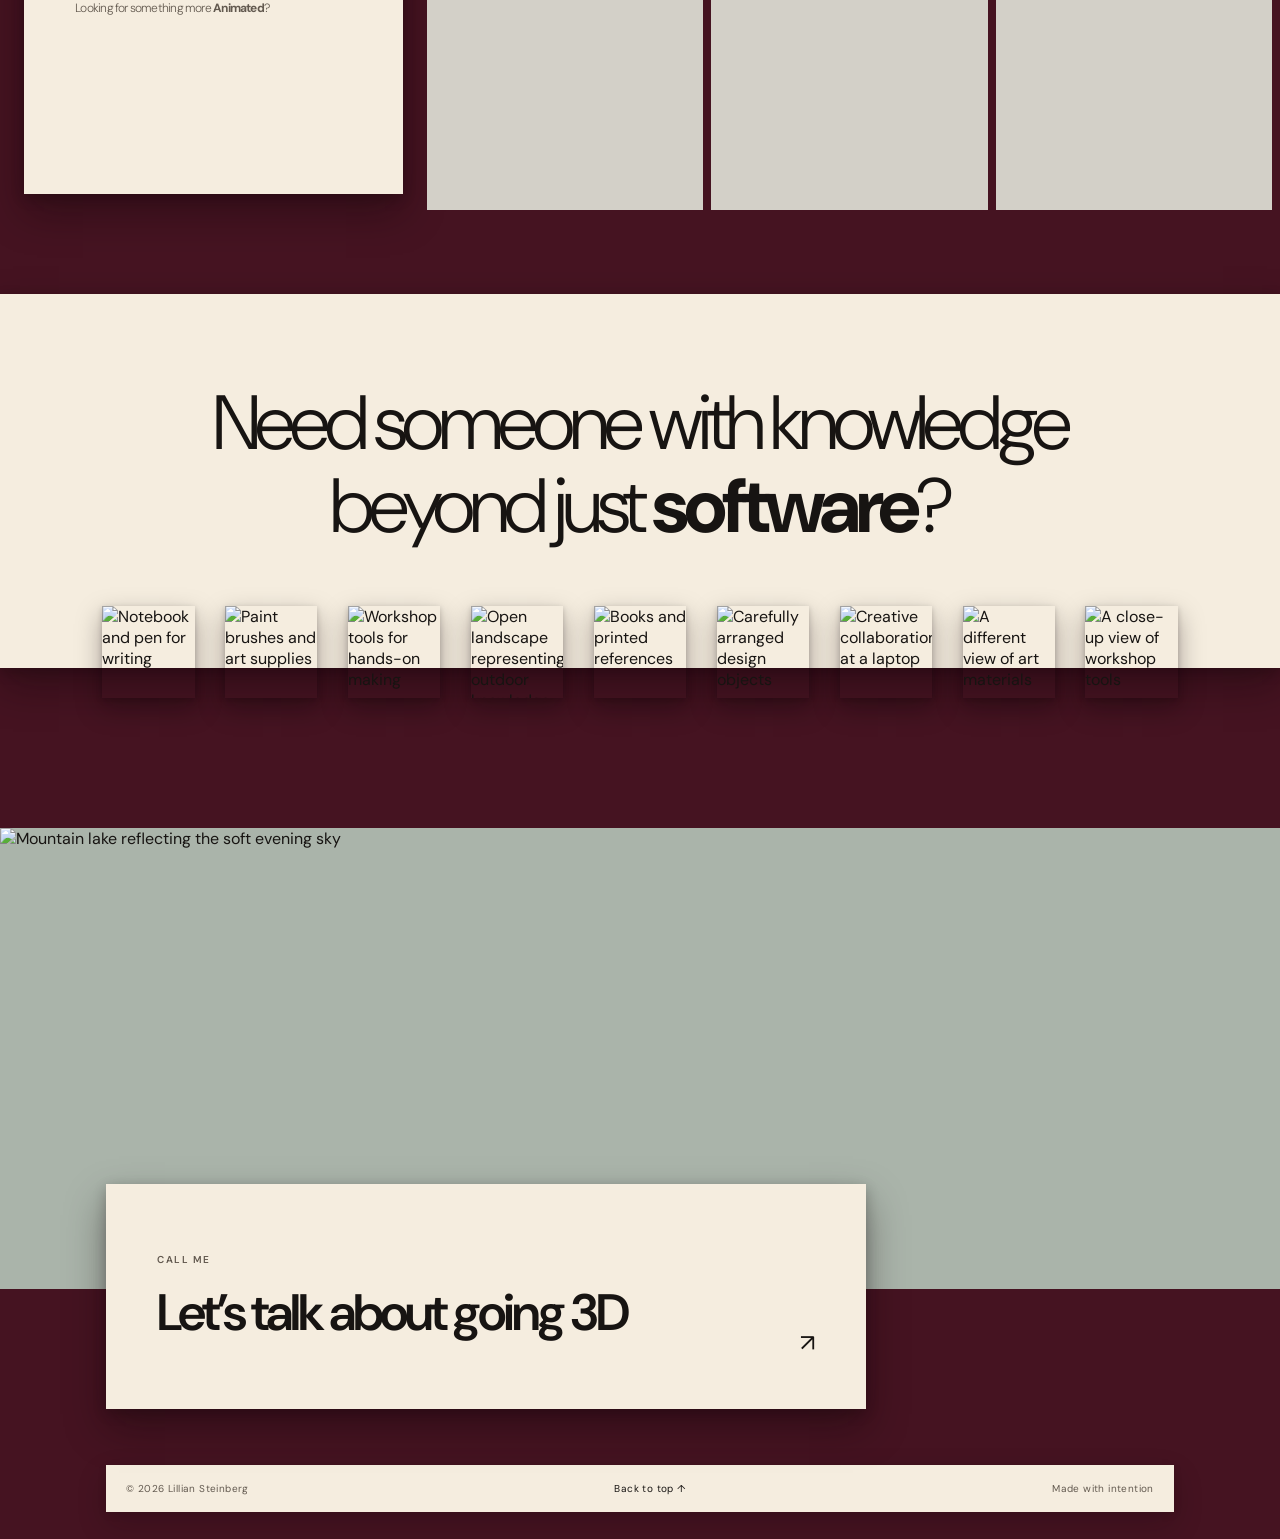
==== commit e4b24df0: "Replace Row 2 Images 1, 2, and 3" ====
--- a/index.html
+++ b/index.html
@@ -36,9 +36,9 @@
 
     <section class="story story-reverse" aria-label="Interiors">
       <div class="photo-grid" aria-label="Interior photography">
-        <img src="https://images.unsplash.com/photo-1487958449943-2429e8be8625?auto=format&fit=crop&w=700&q=80" alt="Sculptural white architecture against a clear sky" loading="lazy">
-        <img src="https://images.unsplash.com/photo-1511818966892-d7d671e672a2?auto=format&fit=crop&w=700&q=80" alt="Geometric modern building viewed from below" loading="lazy">
-        <img src="https://images.unsplash.com/photo-1518005020951-eccb494ad742?auto=format&fit=crop&w=700&q=80" alt="Modern city architecture framed by daylight" loading="lazy">
+        <img src="https://dl.dropboxusercontent.com/scl/fi/your-image-4/image-4.jpg?rlkey=placeholder" alt="Honeywell air purifier beside a bed" loading="lazy">
+        <img src="https://dl.dropboxusercontent.com/scl/fi/your-image-5/image-5.jpg?rlkey=placeholder" alt="Lumify eye drops product display" loading="lazy">
+        <img src="https://dl.dropboxusercontent.com/scl/fi/your-image-6/image-6.jpg?rlkey=placeholder" alt="Blink NutriTears supplement bottle" loading="lazy">
       </div>
       <a class="story-copy story-link" href="work-02.html">
         <p class="story-sentence"><strong>Interiors</strong><span> feel too inside the box?</span></p>
--- a/site-updates.css
+++ b/site-updates.css
@@ -41,6 +41,7 @@
 .beyond-work { position: relative; margin: 76px 0 96px; padding-bottom: 34px; }
 .beyond-heading {
   display: flex;
+  width: 100%;
   min-height: 260px;
   align-items: center;
   justify-content: center;
@@ -49,15 +50,16 @@
   box-shadow: 0 18px 38px rgba(17, 5, 9, .38), 0 4px 12px rgba(17, 5, 9, .24);
   text-align: center;
 }
-.beyond-heading .story-sentence { max-width: 1100px; }
+.beyond-heading .story-sentence { max-width: 1100px; margin-inline: auto; }
 .beyond-icons {
   position: relative;
   z-index: 1;
   display: grid;
   grid-template-columns: repeat(9, minmax(0, 1fr));
-  gap: clamp(8px, 1.5vw, 22px);
+  gap: clamp(14px, 2.4vw, 32px);
   width: min(1100px, 84%);
   margin: clamp(-62px, -6vw, -42px) auto 0;
+  justify-content: center;
 }
 .beyond-icons img {
   display: block;
@@ -65,6 +67,30 @@
   aspect-ratio: 1;
   object-fit: cover;
   box-shadow: 0 10px 24px rgba(17, 5, 9, .34), 0 2px 6px rgba(17, 5, 9, .2);
+}
+
+/* Scroll-linked, subtle slide-in for each alternating project image row. */
+@supports (animation-timeline: view()) {
+  @media (prefers-reduced-motion: no-preference) {
+    .story:not(.story-reverse) .photo-grid {
+      animation: photo-slide-from-left linear both;
+      animation-timeline: view();
+      animation-range: entry 0% entry 45%;
+    }
+    .story.story-reverse .photo-grid {
+      animation: photo-slide-from-right linear both;
+      animation-timeline: view();
+      animation-range: entry 0% entry 45%;
+    }
+  }
+}
+@keyframes photo-slide-from-left {
+  from { opacity: .65; transform: translateX(-24px); }
+  to { opacity: 1; transform: translateX(0); }
+}
+@keyframes photo-slide-from-right {
+  from { opacity: .65; transform: translateX(24px); }
+  to { opacity: 1; transform: translateX(0); }
 }
 
 .site-footer { position: relative; padding-top: 105px; }
@@ -108,7 +134,7 @@
   .story-sentence { font-size: clamp(38px, 9vw, 60px); }
   .beyond-work { margin: 52px 0 72px; }
   .beyond-heading { min-height: 220px; padding: 32px 6vw 76px; }
-  .beyond-icons { grid-template-columns: repeat(5, minmax(0, 1fr)); width: 88%; gap: 10px; margin-top: -46px; }
+  .beyond-icons { grid-template-columns: repeat(5, minmax(0, 1fr)); width: 88%; gap: 14px; margin: -46px auto 0; }
   .beyond-icons img:nth-child(n + 6) { display: none; }
   .site-footer { padding-top: 72px; }
   .footer-main { width: 88%; min-height: 0; margin: -58px 0 36px; padding: 26px; }
